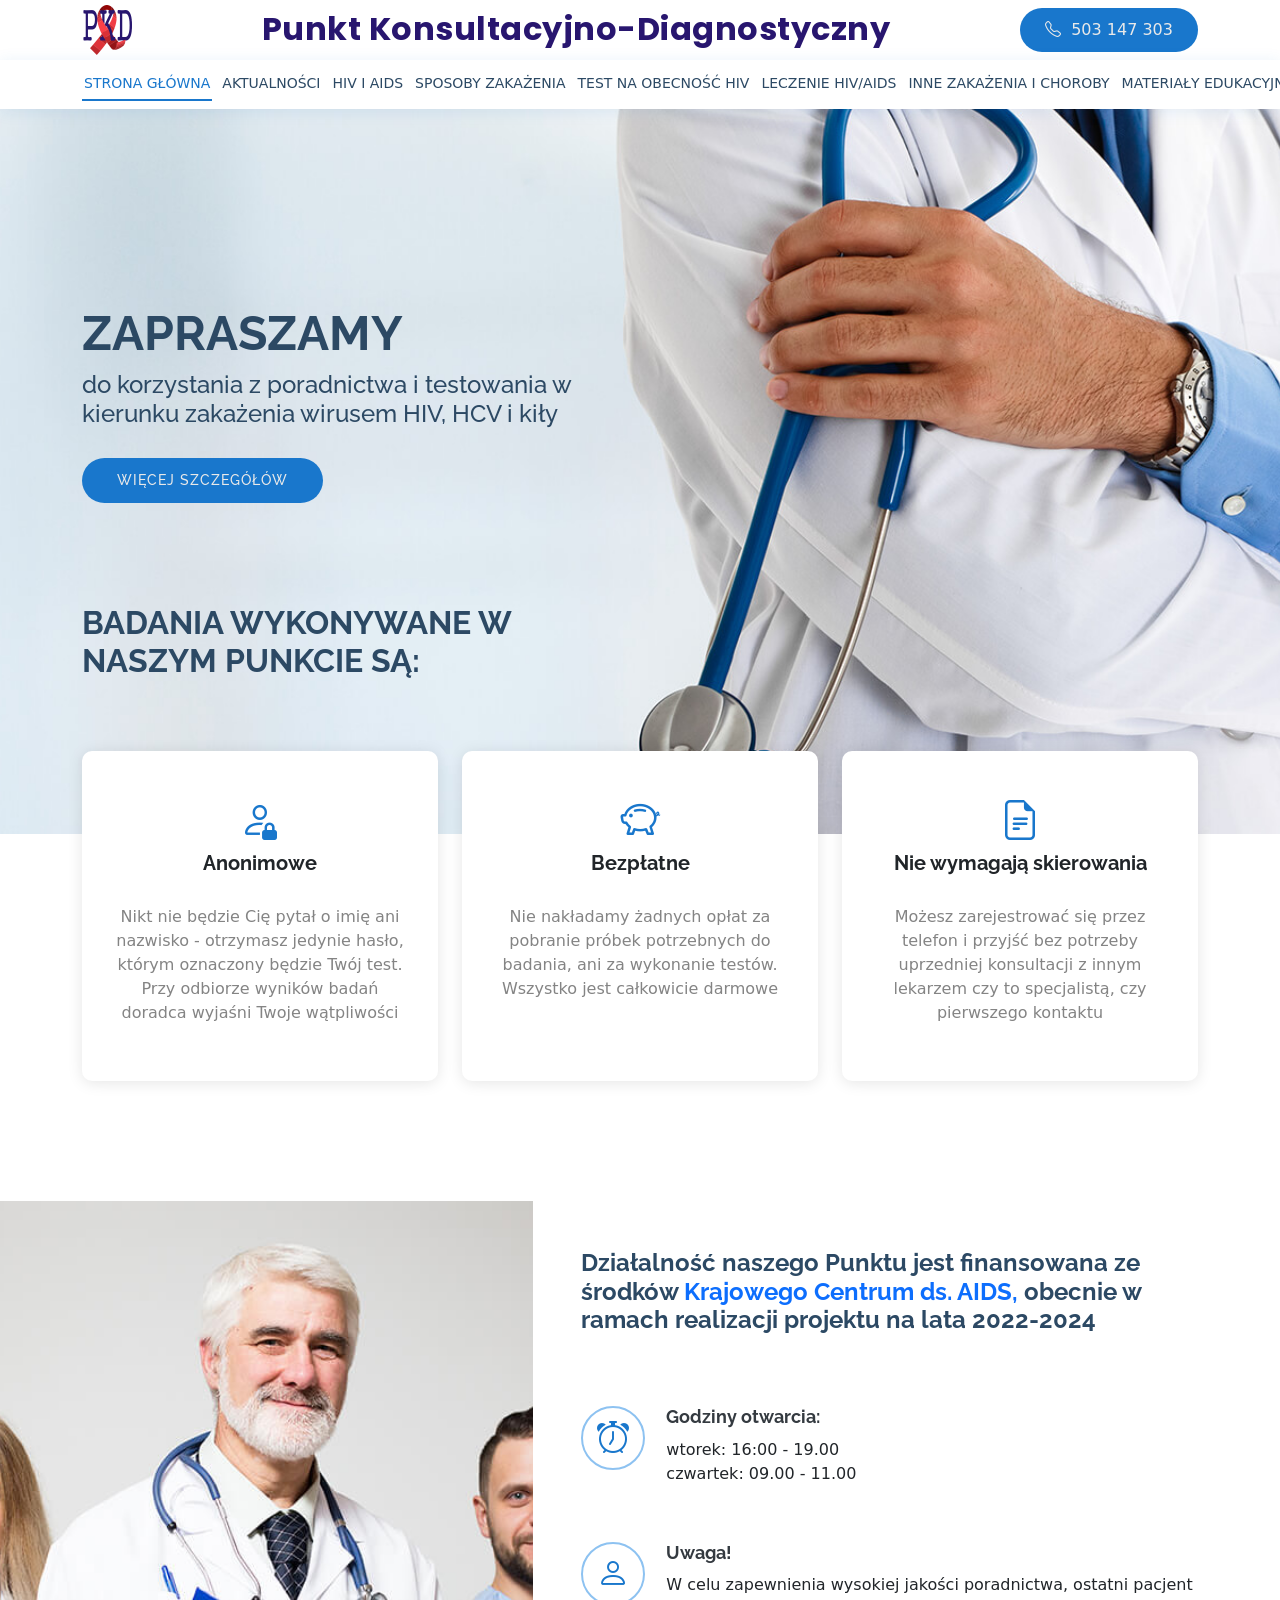
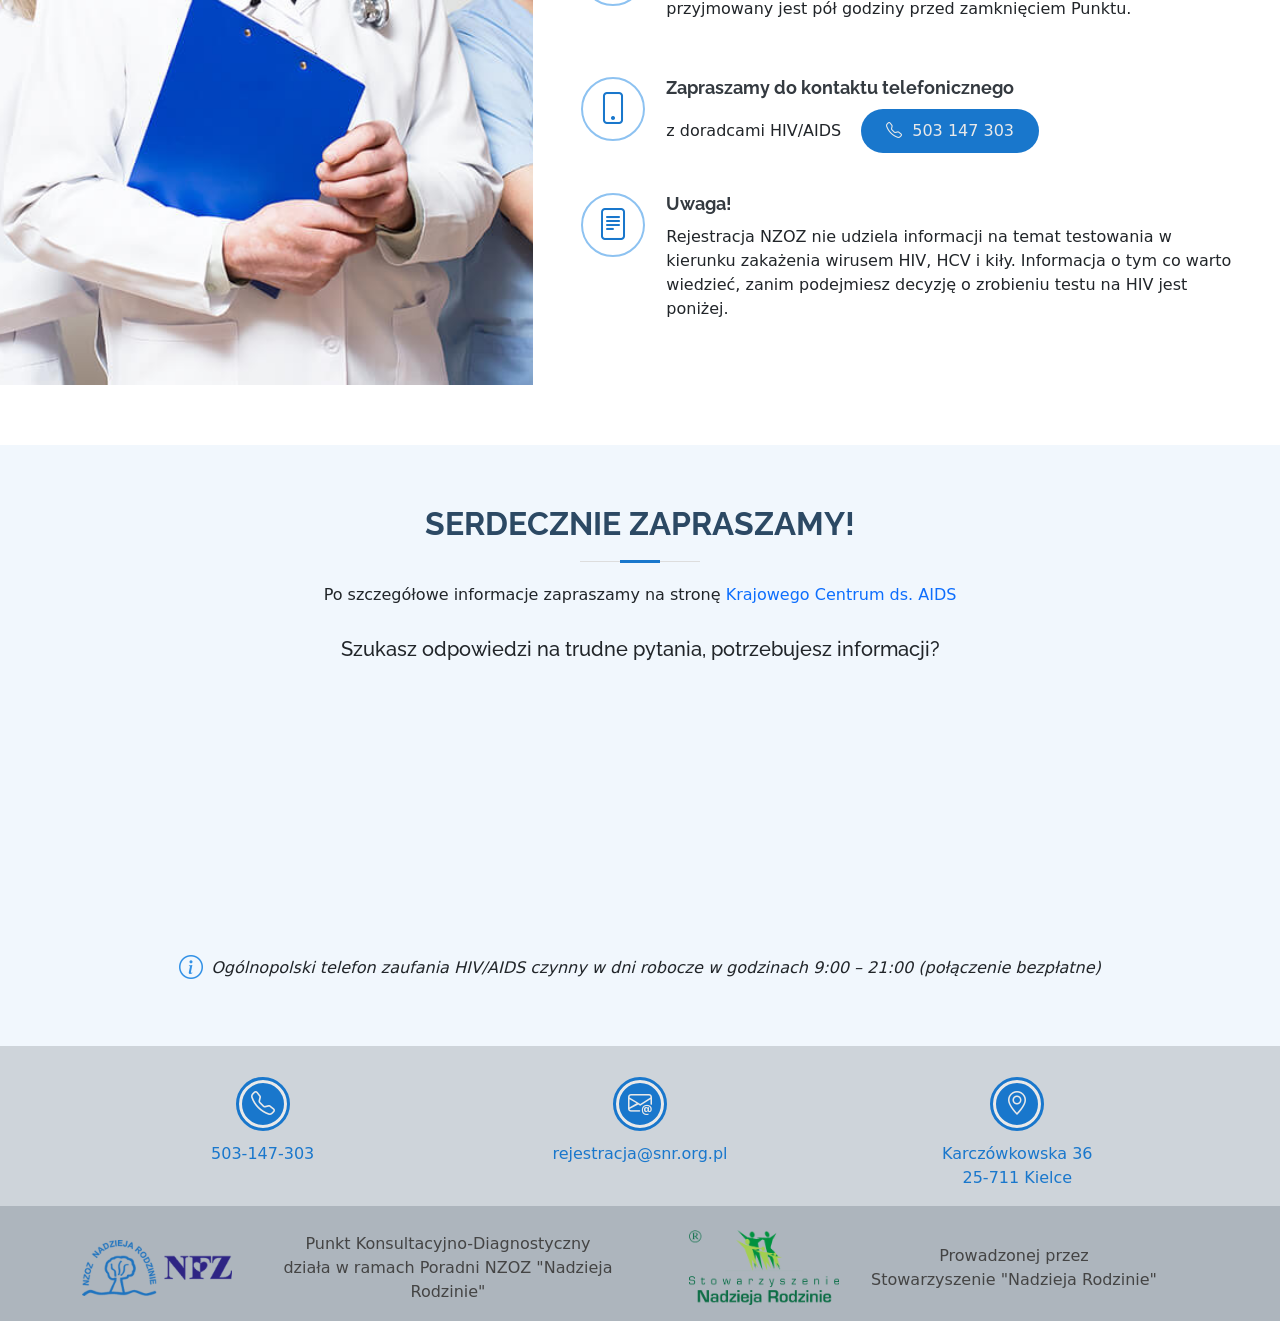
==== index.html @ 839bbafe "Preview version" ====
<!DOCTYPE html>
<html lang="pl">

<head>
   <meta charset="UTF-8">
   <meta http-equiv="X-UA-Compatible" content="IE=edge">
   <meta name="viewport" content="width=device-width, initial-scale=1.0">
   <meta name="description"
      content="PUNKT KONSULTACYJNO-DIAGNOSTYCZNY - PODSTAWOWE INFORMACJE. Zapraszamy do korzystania z poradnictwa i testowania w kierunku zakażenia wirusem HIV, HCV i kiły. Badania są anonimowe, bezpłatne i nie wymagają skierowania. Działalność finansowana ze środków Krajowego Centrum ds. AIDS. Punkt pracuje we wtorki i czwartki. Kontakt telefoniczny pod nr 503 147 303. Rejestracja NZOZ nie udziela informacji na temat testowania w kierunku zakażenia wirusem HIV, HCV i kiły. Więcej informacji na stronie Krajowego Centrum ds. AIDS. Szukasz odpowiedzi na trudne pytania, potrzebujesz informacji - napisz lub zadzwoń. Ogólnopolski telefon zaufania HIV/AIDS 800 888 448. CO TO JEST HIV I AIDS? HIV to wirus upośledzenia odporności. AIDS to zespół nabytego upośledzenia odporności, pojawiający się po wielu latach zakażenia HIV. JAK MOŻNA SIĘ ZAKAZIĆ HIV? Istnieją 3 drogi przenoszenia wirusa HIV: krew, kontakty seksualne oraz z matki na dziecko. TEST NA OBECNOŚĆ HIV. Zakażenie HIV rozpoznać można po wykonaniu testu w kierunku obecności przeciwciał anty-HIV. LECZENIE HIV/AIDS. Publikacje i broszury dla osób zakażonych wirusem HIV. INNE ZAKAŻENIA I CHOROBY PRZENOSZONE DROGĄ PŁCIOWĄ. Ulotki dotyczące zakażeń przenoszonych drogą płciową. Więcej informacji na stronie Krajowego Centrum ds. AIDS." />
   <link href="img/icons/favicon.ico" rel="icon">
   <title>Punkt Konsultacyjno-Diagnostyczny</title>
   <link rel="stylesheet" href="css/style.css">
   <script defer src="js/script.js"></script>

   <!-- STYLES -->
   <link rel="stylesheet" href="css/bootstrap.min.css">
   <link rel="stylesheet" href="https://cdn.jsdelivr.net/npm/bootstrap-icons@1.10.5/font/bootstrap-icons.css">
   <link href="https://unpkg.com/aos@2.3.1/dist/aos.css" rel="stylesheet">

   <!-- Vendor CSS Files -->
   <link href="css/vendor/fontawesome-free/css/all.min.css" rel="stylesheet">
   <link href="css/vendor/animate.css/animate.min.css" rel="stylesheet">
   <link href="css/vendor/boxicons/css/boxicons.min.css" rel="stylesheet">
   <link href="css/vendor/remixicon/remixicon.css" rel="stylesheet">
</head>

<body>
   <!-- HEADER -->
   <div id="topbar" class="d-flex align-items-center fixed-top">
      <div class="container">
         <div class="contact-info d-flex align-items-center justify-content-between">
            <a href="index.html" class="logo-pkd logo me-auto">
               <img src='img/logo.png' alt="Logo" class="img-fluid" />
            </a>
            <h1 class="title logo me-auto">
               <a href="/">Punkt Konsultacyjno-Diagnostyczny</a>
            </h1>
            <a class="btn-tel" href="tel:+48503147303">
               <i class="bi bi-telephone"></i>503 147 303
            </a>
         </div>
      </div>
   </div>

   <header id="header" class="fixed-top">
      <div class="container d-flex align-items-center">
         <nav id="navbar" class="navbar order-last order-lg-0">
            <ul>
               <li>
                  <a class="nav-link scrollto active" href="/" onClick={handleMobileNavItemClick}>
                     STRONA GŁÓWNA
                  </a>
               </li>
               <li>
                  <a class="nav-link scrollto" href="news.html" onClick={handleMobileNavItemClick}>
                     AKTUALNOŚCI
                  </a>
               </li>
               <li>
                  <a class="nav-link scrollto" href="what.html" onClick={handleMobileNavItemClick}>
                     HIV I AIDS
                  </a>
               </li>
               <li>
                  <a class="nav-link scrollto" href="hov.html" onClick={handleMobileNavItemClick}>
                     SPOSOBY ZAKAŻENIA
                  </a>
               </li>
               <li>
                  <a class="nav-link scrollto" href="hiv.html" onClick={handleMobileNavItemClick}>
                     TEST NA OBECNOŚĆ HIV
                  </a>
               </li>
               <li>
                  <a class="nav-link scrollto" href="treatments.html" onClick={handleMobileNavItemClick}>
                     LECZENIE HIV/AIDS
                  </a>
               </li>
               <li>
                  <a class="nav-link scrollto" href="diseases.html" onClick={handleMobileNavItemClick}>
                     INNE ZAKAŻENIA I CHOROBY
                  </a>
               </li>
               <li>
                  <a class="nav-link scrollto" href="materials.html" onClick={handleMobileNavItemClick}>
                     MATERIAŁY EDUKACYJNE
                  </a>
               </li>
            </ul>
            <i class="bi bi-list mobile-nav-toggle"></i>
         </nav>
      </div>
   </header>r>

   <!-- HERO -->
   <section id="hero" class="d-flex align-items-center">
      <div class="container">
         <h1 data-aos="fade-down" data-aos-delay="500">
            Zapraszamy
         </h1>
         <h2 data-aos="fade-left" data-aos-delay="1000">
            do korzystania z poradnictwa i testowania w kierunku zakażenia wirusem HIV, HCV i kiły
         </h2>
         <div data-aos="fade-in" data-aos-delay="1500">
            <a href="#about" class="btn-get-started scrollto">
               więcej szczegółów
            </a>
         </div>
      </div>
   </section>

   <!-- WHY US -->
   <section id="why-us" class="why-us">
      <div class="container">
         <div class="row">
            <section class="section-title">
               <h2 data-aos="fade-down">Badania wykonywane w naszym punkcie są:</h2>
            </section>

            <div class="col-lg d-flex align-items-stretch">
               <div class="icon-boxes d-flex flex-column justify-content-center">
                  <div class="row">
                     <div data-aos="fade-down" data-aos-delay="100" class="col-lg-4 d-flex align-items-stretch">
                        <div class="icon-box mt-4 mt-xl-0">
                           <i class="bi bi-person-lock"></i>
                           <h4>Anonimowe</h4>
                           <p>
                              Nikt nie będzie Cię pytał o imię ani nazwisko - otrzymasz jedynie hasło, którym
                              oznaczony będzie Twój test. Przy odbiorze wyników badań doradca wyjaśni Twoje
                              wątpliwości
                           </p>
                        </div>
                     </div>
                     <div data-aos="fade-down" data-aos-delay="200" class="col-lg-4 d-flex align-items-stretch">
                        <div class="icon-box mt-4 mt-xl-0">
                           <i class="bi bi-piggy-bank"></i>
                           <h4>Bezpłatne</h4>
                           <p>
                              Nie nakładamy żadnych opłat za pobranie próbek potrzebnych do badania, ani za wykonanie
                              testów. Wszystko jest całkowicie darmowe
                           </p>
                        </div>
                     </div>
                     <div data-aos="fade-down" data-aos-delay="300" class="col-lg-4 d-flex align-items-stretch">
                        <div class="icon-box mt-4 mt-xl-0">
                           <i class="bi bi-file-earmark-text"></i>
                           <h4>Nie wymagają skierowania</h4>
                           <p>
                              Możesz zarejestrować się przez telefon i przyjść bez potrzeby uprzedniej konsultacji z
                              innym lekarzem czy to specjalistą, czy pierwszego kontaktu
                           </p>
                        </div>
                     </div>
                  </div>
               </div>
            </div>
         </div>
      </div>
   </section>

   <!-- ABOUT -->
   <section id="about" class="about">
      <div class="container-fluid">
         <div class="row">
            <div data-aos="fade-right"
               class="col-xl-5 col-lg-6 video-box d-flex justify-content-center align-items-stretch position-relative">
            </div>

            <div data-aos="fade-left"
               class="col-xl-7 col-lg-6 icon-boxes d-flex flex-column align-items-stretch justify-content-center py-5 px-lg-5">
               <h3>
                  Działalność naszego Punktu jest finansowana ze środków
                  <a href="https://aids.gov.pl/" target="_blank" rel="noopener noreferrer">
                     Krajowego Centrum ds. AIDS,
                  </a>
                  obecnie w ramach realizacji projektu na lata 2022-2024
               </h3>
               <p></p>

               <div class="icon-box">
                  <div class="icon">
                     <i class="bi bi-alarm"></i>
                  </div>
                  <h4 class="title">Godziny otwarcia:</h4>
                  <p class="description no-mb">wtorek: 16:00 - 19.00</p>
                  <p class="description">czwartek: 09.00 - 11.00</p>
               </div>

               <div class="icon-box">
                  <div class="icon">
                     <i class="bi bi-person"></i>
                  </div>
                  <h4 class="title">Uwaga!</h4>
                  <p class="description">
                     W celu zapewnienia wysokiej jakości poradnictwa, ostatni pacjent przyjmowany jest pół godziny
                     przed zamknięciem Punktu.
                  </p>
               </div>

               <div class="icon-box">
                  <div class="icon">
                     <i class="bi bi-phone"></i>
                  </div>
                  <h4 class="title">Zapraszamy do kontaktu telefonicznego</h4>
                  <div class="icon-box-container">
                     <div>
                        <p class="description no-mb">z doradcami HIV/AIDS</p>
                     </div>
                     <a class="btn-tel" href="tel:+48503147303">
                        <i class="bi bi-telephone"></i>503 147 303
                     </a>
                  </div>
               </div>

               <div class="icon-box">
                  <div class="icon">
                     <i class="bi bi-file-text"></i>
                  </div>
                  <h4 class="title">Uwaga!</h4>
                  <p class="description">
                     Rejestracja NZOZ nie udziela informacji na temat testowania w kierunku zakażenia wirusem HIV,
                     HCV i kiły. Informacja o tym co warto wiedzieć, zanim podejmiesz decyzję o zrobieniu testu na
                     HIV jest poniżej.
                  </p>
               </div>
            </div>
         </div>
      </div>
   </section>

   <!-- INVITE -->
   <section id="invite" class="invite section-bg">
      <div class="container">
         <div class="section-title">
            <h2 data-aos="fade-down">SERDECZNIE ZAPRASZAMY!</h2>
            <p>
               Po szczegółowe informacje zapraszamy na stronę
               <a href="https://aids.gov.pl/" target="_blank" rel="noopener noreferrer">
                  Krajowego Centrum ds. AIDS
               </a>
            </p>
            <h5>Szukasz odpowiedzi na trudne pytania, potrzebujesz informacji?</h5>
         </div>

         <div class="row">
            <div class="col-lg-4 mt-4">
               <a href="https://aids.gov.pl/poradnia_internetowa/" target="_blank" rel="noopener noreferrer">
                  <div data-aos="flip-left" class="card-invite d-flex align-items-center">
                     <div class="icon">
                        <i class="bi bi-globe"></i>
                     </div>
                     <div class="card-invite-info">
                        <span>
                           <h4>Napisz na stronie internetowej</h4>
                        </span>
                        <div class="card-hover">
                           <p>aids.gov.pl/poradnia_internetowa</p>
                        </div>
                     </div>
                  </div>
               </a>
            </div>

            <div class="col-lg-4 mt-4">
               <a href="mailto:poradnia@aids.gov.pl">
                  <div data-aos="flip-left" class="card-invite d-flex align-items-center">
                     <div class="icon">
                        <i class="bi bi-envelope-at"></i>
                     </div>
                     <div class="card-invite-info">
                        <span>
                           <h4>Lub wyślij e-mailem</h4>
                        </span>
                        <div class="card-hover">
                           <p>poradnia@aids.gov.pl</p>
                        </div>
                     </div>
                  </div>
               </a>
            </div>

            <div class="col-lg-4 mt-4">
               <a href="tel:+4800888448">
                  <div data-aos="flip-left" class="card-invite d-flex align-items-center">
                     <div class="icon">
                        <i class="bi bi-phone-vibrate"></i>
                     </div>
                     <div class="card-invite-info">
                        <span>
                           <h4>Lub zadzwoń</h4>
                        </span>
                        <div class="card-hover">
                           <p>800 888 448</p>
                        </div>
                     </div>
                  </div>
               </a>
            </div>

            <div class="telephone-time mt-5">
               <i class="bi bi-info-circle"></i>
               <p class="mb-0 fst-italic">
                  Ogólnopolski telefon zaufania HIV/AIDS czynny w dni robocze w godzinach 9:00 – 21:00 (połączenie
                  bezpłatne)
               </p>
            </div>
         </div>
      </div>
   </section>

   <!-- FOOTER -->
   <footer>
      <div class="top-footer">
         <div class="container">
            <div class="contact-cards">
               <a class="contact-card" href="tel:+48503147303">
                  <i class="bi bi-telephone"></i>
                  <p class="text-center">503-147-303</p>
               </a>

               <a class="contact-card" href="mailto:rejestracja@snr.org.pl">
                  <i class="bi bi-envelope-at"></i>
                  <p class="text-center">rejestracja@snr.org.pl</p>
               </a>

               <a class="contact-card" href="https://goo.gl/maps/aWWFrQvb7QWLpdQd8" target="_blank"
                  rel="noopener noreferrer">
                  <i class="bi bi-geo-alt"></i>
                  <p class="text-center">
                     Karczówkowska 36 <br /> 25-711 Kielce
                  </p>
               </a>
            </div>
         </div>
      </div>

      <div class="bottom-footer">
         <div class="container">
            <div class="logo-cards">
               <div class="logo-card">
                  <a class="logo-img" href="https://nzoz.nadziejarodzinie.org.pl/" target="_blank"
                     rel="noopener noreferrer">
                     <div class="img-box">
                        <img src="img/logo-nzoz.png" alt="Logo NZOZ" />
                     </div>
                     <p class="text-center">
                        Punkt Konsultacyjno-Diagnostyczny <br /> działa w ramach Poradni NZOZ "Nadzieja Rodzinie"
                     </p>
                  </a>
               </div>

               <div class="logo-card">
                  <a class="logo-img" href="https://nadziejarodzinie.org.pl/" target="_blank" rel="noopener noreferrer">
                     <div class="img-box">
                        <img src="img/logo-snr.png" alt="Logo SNR" />
                     </div>
                     <p class="text-center">
                        Prowadzonej przez <br /> Stowarzyszenie "Nadzieja Rodzinie"
                     </p>
                  </a>
               </div>
            </div>
         </div>
      </div>
   </footer>

   <!-- SCRIPTS -->
   <script defer src="js/bootstrap.min.js"></script>
   <script src="https://unpkg.com/aos@2.3.1/dist/aos.js"></script>

</body>

</html>
---- css/style.css ----
@charset "UTF-8";
@import url("https://fonts.googleapis.com/css2?family=Open+Sans:ital,wght@0,300;0,400;0,500;0,600;0,700;0,800;1,300;1,400;1,500;1,600;1,700;1,800&display=swap");
@import url("https://fonts.googleapis.com/css2?family=Raleway:ital,wght@0,100;0,200;0,300;0,400;0,500;0,600;0,700;0,800;0,900;1,100;1,200;1,300;1,400;1,500;1,600;1,700;1,800;1,900&display=swap");
@import url("https://fonts.googleapis.com/css2?family=Poppins:ital,wght@0,100;0,200;0,300;0,400;0,500;0,600;0,700;0,800;0,900;1,100;1,200;1,300;1,400;1,500;1,600;1,700;1,800;1,900&display=swap");
:root {
  --color-text: #444;
  --color-violet: #28166f;
  --color-blue-1: #1977cc;
  --color-blue-2: #3291e6;
  --color-blue-3: #2c4964;
  --color-white-1: #fff;
  --color-white-2: #e9e9e9;
  --color-background: #f1f7fd;
  --border-color: rgba(0, 0, 0, 0.175);
  --border-radius: 0.375rem;
}

/*--------------------------------------------------------------
# General
--------------------------------------------------------------*/
body {
  font-family: "Open Sans", sans-serif;
  color: #444444;
}

a {
  color: var(--color-blue-1);
  text-decoration: none !important;
}

a:hover {
  color: var(--color-blue-2);
  text-decoration: none !important;
}

h1,
h2,
h3,
h4,
h5,
h6 {
  font-family: "Raleway", sans-serif;
}

/*--------------------------------------------------------------
# Additional properties
--------------------------------------------------------------*/
.i-icon {
  color: var(--color-blue-1);
  font-size: 1.5rem;
}

.mt-10 {
  margin-top: 10rem;
}

.box-shadow {
  box-shadow: 0px 2px 15px rgba(0, 0, 0, 0.1);
}

.blockquote-footer::before {
  content: "" !important;
}

/*--------------------------------------------------------------
# Preloader
--------------------------------------------------------------*/
#preloader {
  position: fixed;
  top: 0;
  left: 0;
  right: 0;
  bottom: 0;
  z-index: 9999;
  overflow: hidden;
  background: #fff;
}

#preloader:before {
  content: "";
  position: fixed;
  top: calc(50% - 30px);
  left: calc(50% - 30px);
  border: 6px solid var(--color-blue-1);
  border-top-color: #d1e6f9;
  border-radius: 50%;
  width: 60px;
  height: 60px;
  animation: animate-preloader 1s linear infinite;
}

@keyframes animate-preloader {
  0% {
    transform: rotate(0deg);
  }
  100% {
    transform: rotate(360deg);
  }
}
/*--------------------------------------------------------------
# Button more
--------------------------------------------------------------*/
.more-btn {
  display: inline-block;
  padding: 6px 30px 8px 30px;
  color: var(--color-white-2);
  background: var(--color-blue-1);
  border-radius: 50px;
  transition: all ease-in-out 0.3s;
  width: -moz-max-content;
  width: max-content;
}
.more-btn i {
  vertical-align: middle;
  color: var(--color-white-2);
  transition: all ease-in-out 0.3s;
}
.more-btn:hover {
  color: var(--color-white-1);
  background-color: var(--color-blue-2);
}
.more-btn:hover i {
  color: var(--color-white-1);
}

.download-file {
  flex-shrink: 0;
  margin: 1rem auto;
  width: 4rem;
  height: 4rem;
  border-radius: 100%;
  color: var(--color-white-2);
  font-size: 2rem;
  font-weight: 500;
  background-color: var(--color-blue-1);
  outline: 3px solid var(--color-blue-1);
  border: 3px solid var(--color-white-2);
  position: relative;
  transition: all 0.3s ease-in-out;
}
.download-file i {
  position: absolute;
  top: 50%;
  left: 50%;
  transform: translate(-50%, -50%);
  font-size: 2rem;
  color: var(--color-white-2);
  transition: all 0.3s ease-in-out;
}

/*--------------------------------------------------------------
# Back to top button
--------------------------------------------------------------*/
.back-to-top {
  position: fixed;
  visibility: hidden;
  opacity: 0;
  right: 15px;
  bottom: 15px;
  z-index: 996;
  background: var(--color-blue-1);
  width: 40px;
  height: 40px;
  border-radius: 5px;
  transition: all 0.4s;
  border: none;
}

.back-to-top i {
  font-size: 28px;
  color: #fff;
  line-height: 0;
}

.back-to-top:hover {
  background: #298ce5;
  color: #fff;
}

.back-to-top.active {
  visibility: visible;
  opacity: 1;
}

.datepicker-dropdown {
  padding: 20px !important;
}

/*--------------------------------------------------------------
# Top Bar
--------------------------------------------------------------*/
#topbar {
  background: #fff;
  height: 60px;
  font-size: 1em;
  transition: all 0.5s;
  z-index: 996;
}
#topbar .contact-info img {
  max-height: 50px;
}
#topbar .contact-info .title a {
  font-size: clamp(12px, 2.5vw, 36px);
  margin: 0;
  padding: 0 20px;
  font-weight: 700;
  letter-spacing: 0.5px;
  font-family: "Poppins", sans-serif;
  color: var(--color-violet);
}
#topbar .social-links a {
  color: #437099;
  padding-left: 15px;
  display: inline-block;
  line-height: 1px;
  transition: 0.3s;
}
#topbar .social-links a:hover {
  color: var(--color-blue-1);
}
#topbar .social-links a:first-child {
  border-left: 0;
}

#topbar.topbar-scrolled {
  top: -40px;
}

@media (max-width: 768px) {
  #topbar h1 {
    display: none;
  }
}
.btn-tel {
  background: var(--color-blue-1);
  border-radius: 50px;
  border: none;
  padding: 10px 25px;
  white-space: nowrap;
  transition: 0.3s;
  display: inline-block;
  color: #e9e9e9;
}
.btn-tel:hover {
  background: var(--color-blue-2);
  color: #fff;
}
.btn-tel:hover i {
  color: #fff;
}
.btn-tel i {
  margin-right: 10px;
  color: #e9e9e9;
  transition: 0.3s;
}

/*--------------------------------------------------------------
# Header
--------------------------------------------------------------*/
#header {
  background: #fff;
  transition: all 0.5s;
  z-index: 997;
  top: 60px;
  box-shadow: 0px 2px 15px rgba(25, 119, 204, 0.1);
}

#header.header-scrolled {
  top: 0;
}

/**
* Appointment Button *
*/
.appointment-btn {
  margin-left: 25px;
  background: var(--color-blue-1);
  color: #fff;
  border-radius: 50px;
  padding: 8px 25px;
  white-space: nowrap;
  transition: 0.3s;
  font-size: 14px;
  display: inline-block;
}

.appointment-btn:hover {
  background: #166ab5;
  color: #fff;
}

@media (max-width: 768px) {
  .appointment-btn {
    margin: 0 15px 0 0;
    padding: 6px 18px;
  }
}
/*--------------------------------------------------------------
# Navigation Menu
--------------------------------------------------------------*/
/**
* Desktop Navigation 
*/
.navbar {
  padding: 0;
  width: inherit;
}

.navbar ul {
  margin: 0;
  padding: 0;
  display: flex;
  gap: 8px;
  align-items: center;
  justify-content: space-between;
  list-style: none;
  width: inherit;
}

.navbar li {
  position: relative;
}

.navbar > ul > li {
  position: relative;
  white-space: nowrap;
}

@media (max-width: 1200px) {
  .navbar > ul > li > a {
    font-size: 11px;
  }
}
.navbar a {
  display: flex;
  align-items: center;
  justify-content: space-between;
  font-size: 14px;
  color: var(--color-blue-3);
  white-space: nowrap;
  transition: 0.3s;
  border-bottom: 2px solid #fff;
  padding: 5px 2px;
}

.navbar a i {
  font-size: 12px;
  line-height: 0;
  margin-left: 5px;
}

.navbar a:hover,
.navbar .active,
.navbar li:hover > a {
  color: var(--color-blue-1);
  border-color: var(--color-blue-1);
}

.navbar .dropdown ul {
  display: block;
  position: absolute;
  left: 20px;
  top: calc(100% + 30px);
  margin: 0;
  padding: 10px 0;
  z-index: 99;
  opacity: 0;
  visibility: hidden;
  background: #fff;
  box-shadow: 0px 0px 30px rgba(127, 137, 161, 0.25);
  transition: 0.3s;
}

.navbar .dropdown ul li {
  min-width: 200px;
}

.navbar .dropdown ul a {
  padding: 10px 20px;
  font-size: 14px;
  font-weight: 500;
  text-transform: none;
  color: #082744;
  border: none;
}

.navbar .dropdown ul a i {
  font-size: 12px;
}

.navbar .dropdown ul a:hover,
.navbar .dropdown ul .active:hover,
.navbar .dropdown ul li:hover > a {
  color: var(--color-blue-1);
}

.navbar .dropdown:hover > ul {
  opacity: 1;
  top: 100%;
  visibility: visible;
}

.navbar .dropdown .dropdown ul {
  top: 0;
  left: calc(100% - 30px);
  visibility: hidden;
}

.navbar .dropdown .dropdown:hover > ul {
  opacity: 1;
  top: 0;
  left: 100%;
  visibility: visible;
}

@media (max-width: 1366px) {
  .navbar .dropdown .dropdown ul {
    left: -90%;
  }
  .navbar .dropdown .dropdown:hover > ul {
    left: -100%;
  }
}
/**
* Mobile Navigation 
*/
.mobile-nav-toggle {
  color: var(--color-blue-3);
  font-size: 28px;
  cursor: pointer;
  display: none;
  line-height: 0;
  transition: 0.5s;
}

.mobile-nav-toggle.bi-x {
  color: #fff;
}

@media (max-width: 991px) {
  .mobile-nav-toggle {
    display: block;
  }
  .navbar ul {
    display: none;
  }
}
.navbar.navbar-mobile {
  position: fixed;
  overflow: hidden;
  top: 0;
  right: 0;
  left: 0;
  bottom: 0;
  background: rgba(28, 47, 65, 0.9);
  transition: 0.3s;
  z-index: 999;
}

.navbar-mobile .mobile-nav-toggle {
  position: absolute;
  top: 15px;
  right: 15px;
}

.navbar-mobile ul {
  display: block;
  width: auto;
  display: flex;
  flex-direction: column;
  justify-content: flex-start;
  align-items: center;
  border-radius: 10px;
  position: absolute;
  top: 55px;
  right: 15px;
  bottom: 15px;
  left: 15px;
  padding: 10px 0;
  background-color: #fff;
  overflow-y: auto;
  transition: 0.3s;
}

.navbar-mobile > ul > li {
  padding: 0;
}
.navbar-mobile > ul > li a {
  font-size: 18px;
  font-weight: 500;
}

.navbar-mobile a,
.navbar-mobile a:focus {
  padding: 10px 20px;
  font-size: 16px;
  color: var(--color-blue-3);
  border: none;
}

.navbar-mobile a:hover,
.navbar-mobile .active,
.navbar-mobile li:hover > a {
  color: var(--color-blue-1);
}

.navbar-mobile .getstarted,
.navbar-mobile .getstarted:focus {
  margin: 15px;
}

.navbar-mobile .dropdown ul {
  position: static;
  display: none;
  margin: 10px 20px;
  padding: 10px 0;
  z-index: 99;
  opacity: 1;
  visibility: visible;
  background: #fff;
  box-shadow: 0px 0px 30px rgba(127, 137, 161, 0.25);
}

.navbar-mobile .dropdown ul li {
  min-width: 200px;
}

.navbar-mobile .dropdown ul a {
  padding: 10px 20px;
}

.navbar-mobile .dropdown ul a i {
  font-size: 12px;
}

.navbar-mobile .dropdown ul a:hover,
.navbar-mobile .dropdown ul .active:hover,
.navbar-mobile .dropdown ul li:hover > a {
  color: var(--color-blue-1);
}

.navbar-mobile .dropdown > .dropdown-active {
  display: block;
}

/*--------------------------------------------------------------
# Hero Section
--------------------------------------------------------------*/
#hero {
  width: 100%;
  height: 90vh;
  background: url("../img/hero-bg.jpg") top center;
  background-size: cover;
  margin-bottom: -350px;
}

#hero .container {
  position: relative;
}

#hero h1 {
  margin: 0;
  font-size: 48px;
  font-weight: 700;
  line-height: 56px;
  text-transform: uppercase;
  color: var(--color-blue-3);
}

#hero h2 {
  color: var(--color-blue-3);
  margin: 10px 0 0 0;
  font-size: 24px;
  width: 50%;
}

#hero .btn-get-started {
  font-family: "Raleway", sans-serif;
  text-transform: uppercase;
  font-weight: 500;
  font-size: 14px;
  letter-spacing: 1px;
  display: inline-block;
  padding: 12px 35px;
  margin: 30px 0 50px;
  border-radius: 50px;
  transition: 0.5s;
  color: #e9e9e9;
  background: var(--color-blue-1);
}

#hero .btn-get-started:hover {
  color: #fff;
  background: var(--color-blue-2);
}

@media (min-width: 1024px) {
  #hero {
    background-attachment: fixed;
  }
}
@media (max-width: 992px) {
  #hero {
    margin-bottom: 0;
    height: 100vh;
  }
  #hero .container {
    padding-bottom: 63px;
  }
  #hero h1 {
    font-size: 28px;
    line-height: 36px;
  }
  #hero h2 {
    font-size: 18px;
    line-height: 24px;
    margin-bottom: 30px;
  }
}
@media (max-height: 600px) {
  #hero {
    height: 110vh;
  }
}
/*--------------------------------------------------------------
# Sections General
--------------------------------------------------------------*/
section {
  padding: 60px 0;
  overflow: hidden;
}

.section-bg {
  background-color: var(--color-background);
}

.section-title {
  text-align: center;
  padding-bottom: 30px;
}

.section-title h2 {
  font-size: 32px;
  font-weight: bold;
  margin-bottom: 20px;
  padding-bottom: 20px;
  position: relative;
  color: var(--color-blue-3);
  text-transform: uppercase;
}

.section-title h2::before {
  content: "";
  position: absolute;
  display: block;
  width: 120px;
  height: 1px;
  background: #ddd;
  bottom: 1px;
  left: calc(50% - 60px);
}

.section-title h2::after {
  content: "";
  position: absolute;
  display: block;
  width: 40px;
  height: 3px;
  background: var(--color-blue-1);
  bottom: 0;
  left: calc(50% - 20px);
}

.section-title p {
  margin-bottom: 0;
}

/*--------------------------------------------------------------
# Breadcrumbs
--------------------------------------------------------------*/
.breadcrumbs {
  padding: 20px 0;
  background-color: #f1f7fd;
  min-height: 40px;
  margin-top: 120px;
}

@media (max-width: 992px) {
  .breadcrumbs {
    margin-top: 100px;
  }
}
.breadcrumbs h2 {
  font-size: 24px;
  font-weight: 300;
  margin: 0;
}

@media (max-width: 992px) {
  .breadcrumbs h2 {
    margin: 0 0 10px 0;
  }
}
.breadcrumbs ol {
  display: flex;
  flex-wrap: wrap;
  list-style: none;
  padding: 0;
  margin: 0;
  font-size: 14px;
}

.breadcrumbs ol li + li {
  padding-left: 10px;
}

.breadcrumbs ol li + li::before {
  display: inline-block;
  padding-right: 10px;
  color: #6c757d;
  content: "/";
}

@media (max-width: 768px) {
  .breadcrumbs .d-flex {
    display: block !important;
  }
  .breadcrumbs ol {
    display: block;
  }
  .breadcrumbs ol li {
    display: inline-block;
  }
}
/*--------------------------------------------------------------
# Why Us
--------------------------------------------------------------*/
.why-us .section-title h2 {
  width: 50%;
  text-align: left;
}
.why-us .section-title h2::before, .why-us .section-title h2::after {
  content: none;
}

.why-us .icon-boxes .icon-box {
  text-align: center;
  border-radius: 10px;
  background: #fff;
  box-shadow: 0px 2px 15px rgba(0, 0, 0, 0.1);
  padding: 40px 30px;
  width: 100%;
}
.why-us .icon-boxes .icon-box:hover {
  box-shadow: 0px 2px 15px rgba(0, 0, 0, 0.2);
}
.why-us .icon-boxes .icon-box:hover i {
  color: var(--color-blue-2);
}

.why-us .icon-boxes .icon-box i {
  font-size: 40px;
  color: var(--color-blue-1);
  margin-bottom: 30px;
}

.why-us .icon-boxes .icon-box h4 {
  font-size: 20px;
  font-weight: 700;
  margin: 0 0 30px 0;
}

.why-us .icon-boxes .icon-box p {
  color: #848484;
}

/*--------------------------------------------------------------
# About
--------------------------------------------------------------*/
.about .icon-boxes h4 {
  font-size: 18px;
  color: #4b7dab;
  margin-bottom: 15px;
}
.about .icon-boxes h3 {
  font-size: 24px;
  font-weight: 700;
  color: var(--color-blue-3);
  margin-bottom: 15px;
}
.about .icon-boxes .icon-box {
  margin-top: 40px;
}
.about .icon-boxes .icon-box .icon {
  float: left;
  display: flex;
  align-items: center;
  justify-content: center;
  width: 64px;
  height: 64px;
  border: 2px solid #8dc2f1;
  border-radius: 50px;
  transition: 0.5s;
}
.about .icon-boxes .icon-box .icon i {
  color: var(--color-blue-1);
  font-size: 32px;
}
.about .icon-boxes .icon-box .title {
  margin-left: 85px;
  font-weight: 700;
  margin-bottom: 10px;
  font-size: 18px;
  color: #343a40;
  transition: 0.3s;
}
.about .icon-boxes .icon-box:hover .title {
  color: var(--color-blue-1);
}
.about .icon-boxes .icon-box:hover .icon {
  background: var(--color-blue-1);
  border-color: var(--color-blue-1);
}
.about .icon-boxes .icon-box:hover .icon i {
  color: #fff;
}
.about .icon-boxes .icon-box .no-mb {
  margin-bottom: 0;
}
.about .icon-boxes .icon-box .icon-box-container {
  display: flex;
  align-items: center;
}
.about .icon-boxes .icon-box .icon-box-container h4,
.about .icon-boxes .icon-box .icon-box-container p {
  margin-left: 21px;
}
.about .icon-boxes .icon-box .icon-box-container .btn-tel {
  background: var(--color-blue-1);
  border-radius: 50px;
  border: none;
  padding: 10px 25px;
  white-space: nowrap;
  transition: 0.3s;
  display: inline-block;
  color: #e9e9e9;
  margin-left: 20px;
}
.about .icon-boxes .icon-box .icon-box-container .btn-tel:hover {
  background: var(--color-blue-2);
  color: #fff;
}
@media (max-width: 480px) {
  .about .icon-boxes .icon-box .icon-box-container {
    flex-direction: column;
    align-items: start;
  }
  .about .icon-boxes .icon-box .icon-box-container .btn-tel {
    margin: 20px 0 0 21px;
  }
}

.about .icon-box .description {
  margin-left: 85px;
  line-height: 24px;
}

.about .video-box {
  background: url("../img/about.jpg") center center no-repeat;
  background-size: cover;
  min-height: 500px;
}

.about .play-btn {
  width: 94px;
  height: 94px;
  background: radial-gradient(#1977cc 50%, rgba(25, 119, 204, 0.4) 52%);
  border-radius: 50%;
  display: block;
  position: absolute;
  left: calc(50% - 47px);
  top: calc(50% - 47px);
  overflow: hidden;
}

.about .play-btn::after {
  content: "";
  position: absolute;
  left: 50%;
  top: 50%;
  transform: translateX(-40%) translateY(-50%);
  width: 0;
  height: 0;
  border-top: 10px solid transparent;
  border-bottom: 10px solid transparent;
  border-left: 15px solid #fff;
  z-index: 100;
  transition: all 400ms cubic-bezier(0.55, 0.055, 0.675, 0.19);
}

.about .play-btn::before {
  content: "";
  position: absolute;
  width: 120px;
  height: 120px;
  animation-delay: 0s;
  animation: pulsate-btn 2s;
  animation-direction: forwards;
  animation-iteration-count: infinite;
  animation-timing-function: steps;
  opacity: 1;
  border-radius: 50%;
  border: 5px solid rgba(25, 119, 204, 0.7);
  top: -15%;
  left: -15%;
  background: rgba(198, 16, 0, 0);
}

.about .play-btn:hover::after {
  border-left: 15px solid var(--color-blue-1);
  transform: scale(20);
}

.about .play-btn:hover::before {
  content: "";
  position: absolute;
  left: 50%;
  top: 50%;
  transform: translateX(-40%) translateY(-50%);
  width: 0;
  height: 0;
  border: none;
  border-top: 10px solid transparent;
  border-bottom: 10px solid transparent;
  border-left: 15px solid #fff;
  z-index: 200;
  animation: none;
  border-radius: 0;
}

@keyframes pulsate-btn {
  0% {
    transform: scale(0.6, 0.6);
    opacity: 1;
  }
  100% {
    transform: scale(1, 1);
    opacity: 0;
  }
}
/*--------------------------------------------------------------
# Invite
--------------------------------------------------------------*/
.invite {
  position: relative;
}
.invite .section-title h5 {
  margin-top: 30px;
}
.invite .card-invite {
  position: relative;
  box-shadow: 0px 2px 15px rgba(44, 73, 100, 0.1);
  padding: 30px;
  border-radius: 10px;
  background-color: #fff;
  flex-direction: column;
  height: 100%;
  overflow: hidden;
}
.invite .card-invite .icon {
  margin: 0 auto;
  margin-bottom: 20px;
}
.invite .card-invite .icon i {
  color: var(--color-blue-1);
  font-size: 40px;
  transition: all 0.3s ease-in-out;
}
.invite .card-invite:hover {
  box-shadow: 0px 2px 15px rgba(44, 73, 100, 0.2);
}
.invite .card-invite:hover i {
  color: var(--color-blue-2);
}
.invite .card-invite:hover .card-invite-info .card-hover {
  bottom: 0;
  transition: all 0.3s ease-in-out;
}
.invite .card-invite .card-invite-info .card-hover {
  position: absolute;
  bottom: -40px;
  left: 50%;
  transform: translateX(-50%);
  text-align: center;
  width: 100%;
  height: 40px;
  color: #fff;
  background-color: var(--color-blue-2);
  transition: all 0.3s ease-in-out;
}
.invite .card-invite h4 {
  font-weight: 700;
  margin-bottom: 5px;
  font-size: 20px;
  color: var(--color-blue-3);
  text-align: center;
}
.invite .card-invite span {
  display: block;
  font-size: 15px;
  padding-bottom: 10px;
  position: relative;
  font-weight: 500;
}
.invite .card-invite span::after {
  content: "";
  position: absolute;
  display: block;
  width: 50px;
  height: 1px;
  background: #b2c8dd;
  top: -10px;
  left: 50%;
  transform: translateX(-50%);
}
.invite .card-invite p {
  margin: 10px 0 0 0;
  font-size: 16px;
  font-weight: 500;
}
.invite .telephone-time {
  display: flex;
  align-items: center;
  justify-content: center;
  gap: 0.5rem;
}
.invite .telephone-time i {
  font-size: 24px;
  color: var(--color-blue-2);
}

/*--------------------------------------------------------------
# What_Is
--------------------------------------------------------------*/
.what-is {
  margin-top: 100px;
  padding: 60px 0 0;
}
.what-is .aids,
.what-is .aids-content {
  padding: 60px 0 60px;
}
.what-is h3 {
  text-align: left;
  position: relative;
}
.what-is h3::before {
  content: "";
  bottom: -0.5rem;
  left: 0;
  height: 1px;
  width: 30%;
  background-color: #fff;
  position: absolute;
}
.what-is p {
  text-align: left;
  color: #848484;
  margin-top: 1rem;
}
.what-is .content {
  padding: 30px;
  background: rgb(25, 119, 204);
  background: linear-gradient(45deg, rgb(25, 119, 204) 0%, rgb(50, 145, 230) 100%);
  border-radius: 4px;
  color: #fff;
}
.what-is .content p {
  color: #fff;
}
.what-is .icon-boxes .icon-box {
  width: 100%;
  padding: 40px 30px;
  text-align: center;
  border-radius: 10px;
  background: #fff;
  box-shadow: 0px 2px 15px rgba(0, 0, 0, 0.1);
}
.what-is .icon-boxes .icon-box:hover {
  box-shadow: 0px 2px 15px rgba(0, 0, 0, 0.2);
}
.what-is .icon-boxes .icon-box:hover i {
  color: var(--color-blue-2);
}
.what-is .icon-boxes .icon-box i {
  font-size: 40px;
  color: var(--color-blue-1);
}
.what-is .icon-boxes .icon-box h4 {
  font-size: 20px;
  font-weight: 700;
  margin: 0 0 30px 0;
}
.what-is .icon-boxes .icon-box p {
  font-size: 15px;
  color: #848484;
}
.what-is img {
  width: 30%;
  border-radius: 5px;
  box-shadow: 0px 2px 15px rgba(0, 0, 0, 0.1);
}
.what-is h5 {
  font-family: "Raleway", sans-serif;
  margin-top: 10rem;
  color: var(--color-white-1);
  font-size: 24px;
  font-weight: 400;
  background-color: var(--color-blue-1);
  border-radius: 5px;
  padding: 20px;
}
.what-is .aids p:nth-child(odd) {
  margin-right: 2rem;
}
.what-is .aids p:nth-child(even) {
  margin-left: 2rem;
}
.what-is .brochures {
  padding: 60px 0;
}
.what-is .brochures .icon-boxes .icon-box-2 {
  transition: all 0.3s ease-in-out;
  background-color: var(--color-blue-1);
}
.what-is .brochures .icon-boxes .icon-box-2 i,
.what-is .brochures .icon-boxes .icon-box-2 p {
  color: var(--color-white-2);
  position: relative;
  z-index: 2;
}
.what-is .brochures .icon-boxes .icon-box-2:hover {
  background-color: var(--color-blue-2);
}
.what-is .brochures .icon-boxes .icon-box-2:hover i,
.what-is .brochures .icon-boxes .icon-box-2:hover p {
  color: var(--color-white-1);
}
.what-is .brochures .icon-boxes .icon-box-2:hover .icon {
  background-color: var(--color-blue-1);
}
.what-is .brochures .icon-boxes .icon-box-2 .icon {
  position: relative;
  z-index: 2;
  display: flex;
  align-items: center;
  justify-content: center;
  margin: 0 auto;
  width: 64px;
  height: 64px;
  border: 2px solid var(--color-white-2);
  border-radius: 50px;
  background-color: var(--color-blue-2);
  transition: all 0.3s ease-in-out;
}
.what-is .brochures .icon-box.icon-box-2 {
  position: relative;
  overflow: hidden;
  box-shadow: 0px 2px 15px rgba(0, 0, 0, 0.1);
}
.what-is .brochures .icon-box.icon-box-2.icon-box-2-bg-1::before, .what-is .brochures .icon-box.icon-box-2.icon-box-2-bg-2::before {
  content: "";
  position: absolute;
  top: 0;
  left: 0;
  height: 100%;
  width: 100%;
  background-color: rgba(25, 121, 204, 0.85);
  transition: all 0.3s ease-in-out;
  z-index: 1;
}
.what-is .brochures .icon-box.icon-box-2.icon-box-2-bg-1 {
  background: url(../img/icon-box-bg-1.png) no-repeat center center;
  background-size: auto 80%;
}
.what-is .brochures .icon-box.icon-box-2.icon-box-2-bg-2 {
  background: url(../img/icon-box-bg-2.png) no-repeat center center;
  background-size: auto 80%;
}
.what-is .brochures .icon-box.icon-box-2:hover {
  box-shadow: 0px 2px 15px rgba(0, 0, 0, 0.2);
}
.what-is .brochures .icon-box.icon-box-2:hover.icon-box-2-bg-1::before, .what-is .brochures .icon-box.icon-box-2:hover.icon-box-2-bg-2::before {
  background-color: rgba(25, 121, 204, 0.95);
}
@media (max-width: 992px) {
  .what-is .aids .d-flex,
  .what-is .hiv .d-flex {
    flex-direction: column;
  }
  .what-is .aids img,
  .what-is .hiv img {
    width: 100%;
  }
  .what-is .aids p:nth-child(odd),
  .what-is .hiv p:nth-child(odd) {
    margin-right: 0;
  }
  .what-is .aids p:nth-child(even),
  .what-is .hiv p:nth-child(even) {
    margin-left: 0;
  }
}
.what-is .hiv {
  padding: 60px 0;
  margin-top: -160px;
  margin-bottom: -170px;
  background: url(../img/virus.png) no-repeat center center;
  background-size: cover;
  background-attachment: fixed;
}
.what-is .hiv .section-title {
  padding: 0 0 100px;
}
.what-is .hiv .card {
  padding: 40px;
  box-shadow: 0px 2px 15px rgba(0, 0, 0, 0.1);
  border: none;
}
.what-is .hiv .card:hover {
  box-shadow: 0px 2px 15px rgba(0, 0, 0, 0.2);
}
.what-is .aids .card,
.what-is .hiv .card {
  padding: 40px;
  box-shadow: 0px 2px 15px rgba(0, 0, 0, 0.1);
  border: none;
}
.what-is .aids .card:hover,
.what-is .hiv .card:hover {
  box-shadow: 0px 2px 15px rgba(0, 0, 0, 0.2);
}
.what-is .aids .card {
  margin-right: 40px;
}
@media (max-width: 992px) {
  .what-is .aids .card {
    margin-right: 0;
    margin-bottom: 40px;
  }
}
.what-is .hiv .card {
  margin-left: 40px;
}
@media (max-width: 992px) {
  .what-is .hiv .card {
    margin-left: 0;
    margin-top: 40px;
  }
}
.what-is .brochures h5 {
  margin-top: 0;
}
.what-is .brochures .video-box {
  background: url("../img/video.png") center center no-repeat;
  background-size: cover;
  box-shadow: 0px 2px 15px rgba(0, 0, 0, 0.1);
  min-height: 350px;
  border-radius: 5px;
}
.what-is .brochures .play-btn {
  width: 94px;
  height: 94px;
  background: radial-gradient(#1977cc 50%, rgba(25, 119, 204, 0.4) 52%);
  border-radius: 50%;
  display: block;
  position: absolute;
  left: calc(50% - 47px);
  top: calc(50% - 47px);
  overflow: hidden;
}
.what-is .brochures .play-btn::after {
  content: "";
  position: absolute;
  left: 50%;
  top: 50%;
  transform: translateX(-40%) translateY(-50%);
  width: 0;
  height: 0;
  border-top: 10px solid transparent;
  border-bottom: 10px solid transparent;
  border-left: 15px solid #fff;
  z-index: 100;
  transition: all 400ms cubic-bezier(0.55, 0.055, 0.675, 0.19);
}
.what-is .brochures .play-btn::before {
  content: "";
  position: absolute;
  width: 120px;
  height: 120px;
  animation-delay: 0s;
  animation: pulsate-btn 2s;
  animation-direction: forwards;
  animation-iteration-count: infinite;
  animation-timing-function: steps;
  opacity: 1;
  border-radius: 50%;
  border: 5px solid rgba(25, 119, 204, 0.7);
  top: -15%;
  left: -15%;
  background: rgba(198, 16, 0, 0);
}
.what-is .brochures .play-btn:hover::after {
  border-left: 15px solid var(--color-blue-1);
  transform: scale(20);
}
.what-is .brochures .play-btn:hover::before {
  content: "";
  position: absolute;
  left: 50%;
  top: 50%;
  transform: translateX(-40%) translateY(-50%);
  width: 0;
  height: 0;
  border: none;
  border-top: 10px solid transparent;
  border-bottom: 10px solid transparent;
  border-left: 15px solid #fff;
  z-index: 200;
  animation: none;
  border-radius: 0;
}
@keyframes pulsate-btn {
  0% {
    transform: scale(0.6, 0.6);
    opacity: 1;
  }
  100% {
    transform: scale(1, 1);
    opacity: 0;
  }
}
.what-is .brochures .brochures-content {
  margin-bottom: 50px;
}
.what-is .brochures .container-fluid .text-cards {
  gap: 20px;
  padding-bottom: 0 !important;
}
.what-is .what-is-worth-knowing .faq-list p {
  padding: 0;
}
.what-is .what-is-worth-knowing .faq-list p li {
  padding: 0;
  margin-left: 20px;
}
.what-is .what-is-worth-knowing .faq-list .list-akkordeon {
  color: #848484;
  margin-top: 16px;
}
.what-is .what-is-worth-knowing .faq-list .list-akkordeon li {
  padding: 0;
  margin-left: 36px;
}
.what-is .what-is-worth-knowing .w-link {
  display: inline-block;
  color: var(--color-blue-1);
}
.what-is .what-is-worth-knowing .w-link i {
  position: absolute;
  top: -5px;
  left: 0;
  font-size: 20px;
  margin-left: 5px;
}
.what-is .what-is-worth-knowing .card {
  padding: 10px 30px;
  margin: 0 100px;
  border: none;
  text-align: center;
  border-radius: 10px;
  background: var(--color-blue-1);
  box-shadow: 0px 2px 15px rgba(0, 0, 0, 0.1);
  transition: all 0.3s ease-in-out;
}
.what-is .what-is-worth-knowing .card p {
  color: var(--color-white-2);
}
.what-is .what-is-worth-knowing .card:hover {
  background-color: var(--color-blue-2);
  box-shadow: 0px 2px 15px rgba(0, 0, 0, 0.2);
}
.what-is .what-is-worth-knowing .card:hover p {
  color: var(--color-white-1);
}
.what-is .what-is-worth-knowing .card:hover .span-white {
  color: var(--color-blue-2);
}
.what-is .what-is-worth-knowing .card:hover .span-white::before {
  background-color: var(--color-white-1);
}

.pkd-tooltip {
  position: relative;
  display: inline-block;
  cursor: pointer;
}

/* Tooltip text */
.pkd-tooltip .pkd-tooltiptext {
  visibility: hidden;
  width: 40vw;
  background-color: var(--color-blue-1);
  color: #fff;
  text-align: center;
  padding: 5px 0;
  border-radius: 6px;
  bottom: 100%;
  left: 50%;
  margin-left: -25vw; /* Use half of the width (120/2 = 60), to center the tooltip */
  /* Position the tooltip text - see examples below! */
  position: absolute;
  z-index: 1;
}

/* Show the tooltip text when you mouse over the tooltip container */
.pkd-tooltip:hover .pkd-tooltiptext {
  visibility: visible;
}

/*--------------------------------------------------------------
# Accordion
--------------------------------------------------------------*/
.accordion {
  padding: 0 50px;
}
.accordion .accordion-header h2 {
  font-family: "Poppins", sans-serif;
  color: #343a40;
  font-size: 16px;
  font-weight: 500;
  margin-bottom: 0;
}
.accordion p {
  color: #848484;
}
.accordion i {
  font-size: 24px;
  color: var(--color-blue-2);
  margin-right: 10px;
}
.accordion .bi-question-circle {
  margin-left: 10px;
}
.accordion .accordion-button {
  padding: 1.25rem 1.5rem;
}
.accordion .accordion-button:focus {
  box-shadow: none;
}
.accordion .list-akkordeon li {
  padding: 0;
  margin-bottom: 1rem;
  list-style: none;
  color: #848484;
}
@media (max-width: 1200px) {
  .accordion {
    padding: 0;
  }
}

/*--------------------------------------------------------------
# News
--------------------------------------------------------------*/
.news {
  padding-bottom: 30px;
}
.news .articles .card.border-none {
  border: none;
}
.news .articles a {
  color: var(--color-text);
}
.news .articles .card {
  border: none;
  padding: 1rem;
  height: 22rem;
  box-shadow: 0px 2px 15px rgba(0, 0, 0, 0.1);
}
.news .articles .card:hover {
  box-shadow: 0px 2px 15px rgba(0, 0, 0, 0.2);
}
.news .articles .card:hover .image-box img {
  transform: scale(1.03);
}
.news .articles .card .image-box {
  height: 16rem;
  margin-bottom: 1rem;
  border-radius: 5px;
  overflow: hidden;
}
.news .articles .card .image-box img {
  width: 100%;
  height: 100%;
  -o-object-fit: cover;
     object-fit: cover;
  transform: scale(1.01);
  transition: all 0.5s ease-in-out;
}
.news .articles .card .text-box {
  overflow: hidden;
  display: -webkit-box;
  -webkit-box-orient: vertical;
  -webkit-line-clamp: 2;
}

/*--------------------------------------------------------------
# Pagination
--------------------------------------------------------------*/
.pagination .active > .page-link {
  background-color: var(--color-blue-1);
  border-color: var(--color-blue-1);
  cursor: pointer;
}
.pagination .active > .page-link:hover {
  background-color: var(--color-blue-2);
  border-color: var(--color-blue-2);
}
@media (max-width: 992px) {
  .pagination .page-link {
    padding: 0.5rem 1rem;
    font-size: 1rem;
  }
}

/*--------------------------------------------------------------
# Post
--------------------------------------------------------------*/
.post .post-card {
  background: #fff;
  border-radius: 5px;
  box-shadow: 0px 2px 15px rgba(0, 0, 0, 0.1);
  padding: 2rem;
}
.post .post-image {
  max-width: 30rem;
  max-height: 20rem;
  margin: 0.3rem 1rem 1rem 0;
  border-radius: 5px;
  box-shadow: 0px 2px 15px rgba(0, 0, 0, 0.1);
  overflow: hidden;
  float: left;
}
.post .post-image img {
  width: 100%;
  height: 100%;
  -o-object-fit: cover;
     object-fit: cover;
}
.post .post-text p {
  text-indent: 30px;
}
@media (max-width: 768px) {
  .post .post-card {
    padding: 1rem;
  }
  .post .post-image {
    margin: 0.3rem auto 1rem;
  }
}
@media (max-width: 576px) {
  .post .post-card {
    padding: 0.5rem;
  }
}

/*--------------------------------------------------------------
# How can
--------------------------------------------------------------*/
.how-can {
  counter-reset: section; /* Устанавливает значение счётчика, равным 0 */
}
.how-can .card {
  padding: 2rem;
  margin: 2rem 0;
  background-color: var(--color-background);
  box-shadow: 0px 2px 15px rgba(0, 0, 0, 0.1);
}
.how-can .card:hover .image-block i {
  color: var(--color-blue-2);
}
.how-can .card:hover .number {
  background-color: var(--color-blue-2);
  outline: 3px solid var(--color-blue-2);
}
.how-can .text-block {
  display: flex;
  justify-content: space-between;
  margin-bottom: 3rem;
}
.how-can .text-block:last-child {
  margin-bottom: 0;
}
.how-can .text-block li::marker {
  color: var(--color-blue-1);
}
.how-can .text-block .text {
  padding: 0 5rem;
  flex-grow: 1;
}
.how-can .number {
  flex-shrink: 0;
  margin-top: 1rem;
  width: 4rem;
  height: 4rem;
  border-radius: 100%;
  color: var(--color-white-1);
  font-size: 2rem;
  font-weight: 500;
  background-color: var(--color-blue-1);
  outline: 3px solid var(--color-blue-1);
  border: 3px solid var(--color-white-1);
  position: relative;
  transition: all 0.3s ease-in-out;
  z-index: 5;
}
.how-can .number::before {
  position: absolute;
  top: 50%;
  left: 50%;
  transform: translate(-50%, -50%);
  counter-increment: section; /* Инкрементирует счётчик*/
  content: counter(section); /* Отображает текущее значение счётчика */
}
.how-can .image-block {
  flex-shrink: 0;
  margin-top: 0.75rem;
  position: relative;
  width: 4rem;
  height: 4rem;
}
.how-can .image-block i {
  font-size: 4rem;
  color: var(--color-blue-1);
  position: absolute;
  top: 50%;
  left: 50%;
  transform: translate(-50%, -50%);
}
.how-can .language {
  list-style: none;
  display: flex;
  align-items: center;
  justify-content: space-between;
  gap: 1rem;
  flex-wrap: wrap;
  padding-left: 0;
}
.how-can .language a .card-lg {
  padding: 1.25rem;
  color: var(--color-white-1);
  display: flex;
  flex-direction: column;
  align-items: center;
  gap: 0.5rem;
  box-shadow: 0px 2px 15px rgba(0, 0, 0, 0.1);
  border-radius: 5px;
  background-color: var(--color-blue-2);
  border: 1px solid rgba(0, 0, 0, 0.175);
  transition: all 0.3s ease-in-out;
}
.how-can .language a:hover .card-lg {
  box-shadow: 0px 2px 15px rgba(0, 0, 0, 0.2);
  background-color: var(--color-white-2);
  color: var(--color-text);
}
.how-can .flag {
  width: 50px;
  border: 1px solid rgba(0, 0, 0, 0.175);
  box-shadow: 0px 2px 15px rgba(0, 0, 0, 0.1);
}
.how-can .card.card-file {
  background: var() !important;
}
.how-can .card.card-file a {
  margin: 0 auto;
}
@media (max-width: 992px) {
  .how-can .language a .card-lg {
    width: 10rem;
    flex-direction: row;
  }
  .how-can .text-block {
    flex-direction: column;
    align-items: center;
  }
  .how-can .text-block .number {
    margin-bottom: 2rem;
  }
  .how-can .text-block .text {
    padding: 0;
  }
  .how-can .text-block .image-block {
    display: none;
  }
}
@media (max-width: 768px) {
  .how-can .language {
    justify-content: center;
  }
}

/*--------------------------------------------------------------
# Test HIV
--------------------------------------------------------------*/
.test-hiv .cards-hiv .card-hiv {
  display: flex;
  align-items: center;
  gap: 3rem;
  margin-bottom: 3.75rem;
  box-shadow: 0px 2px 15px rgba(0, 0, 0, 0.1);
  border-radius: 0.375rem;
  padding: 1.5rem 1.25rem;
}
.test-hiv .cards-hiv .card-hiv:last-child {
  margin-bottom: 0;
}
.test-hiv .cards-hiv .card-hiv:nth-child(even) .card-hiv-img {
  order: 2;
}
.test-hiv .cards-hiv .card-hiv:nth-child(even) .card-hiv-content {
  order: 1;
}
.test-hiv .cards-hiv .card-hiv:hover {
  box-shadow: 0px 2px 15px rgba(0, 0, 0, 0.2);
}
.test-hiv .cards-hiv .card-hiv .card-hiv-img {
  width: 60%;
  border-radius: 0.375rem;
}
.test-hiv .cards-hiv .card-hiv .card-hiv-img img {
  width: 100%;
  height: 100%;
  -o-object-fit: cover;
     object-fit: cover;
  border-radius: 0.375rem;
}
.test-hiv .cards-hiv .card-hiv .card-hiv-content {
  width: 100%;
  padding: 1.25rem;
  border: none;
  text-indent: 30px;
}
.test-hiv .cards-hiv .card-hiv .card-hiv-content p {
  margin-bottom: 0;
}
@media (max-width: 992px) {
  .test-hiv .cards-hiv .card-hiv {
    flex-direction: column;
  }
  .test-hiv .cards-hiv .card-hiv .card-hiv-img {
    width: 100%;
  }
  .test-hiv .cards-hiv .card-hiv:nth-child(even) .card-hiv-img {
    order: 1;
  }
  .test-hiv .cards-hiv .card-hiv:nth-child(even) .card-hiv-content {
    order: 1;
  }
}

.steps .title-carousel {
  color: var(--color-blue-1);
  font-weight: 500;
}
.steps .carousel-block {
  display: flex;
  margin: 2rem auto;
  width: 70%;
}
.steps .carousel-block .carousel {
  width: 100%;
  margin: 0 auto;
  box-shadow: 0px 2px 15px rgba(0, 0, 0, 0.1);
  border-radius: 0.375rem;
  overflow: hidden;
  border: 1px solid rgba(0, 0, 0, 0.175);
}
.steps .carousel-block .carousel .carousel-caption {
  display: flex !important;
  align-items: center;
  justify-content: center;
  right: 0;
  left: 0;
  bottom: 0;
  height: 8rem;
  background-color: rgba(255, 255, 255, 0.75);
}
.steps .carousel-block .carousel .carousel-caption p {
  padding: 0 1rem;
}
@media (max-width: 992px) {
  .steps .carousel-block {
    width: 100%;
  }
}
@media (max-width: 480px) {
  .steps .carousel-caption p {
    font-size: 0.8rem;
  }
}

.brochure-question .brochure-btn {
  margin-top: 1.5rem;
}
.brochure-question .download-file:hover {
  color: var(--color-white-1);
  background-color: var(--color-blue-2);
  outline: 3px solid var(--color-blue-2);
  border: 3px solid var(--color-white-1);
}
.brochure-question .download-file:hover i {
  color: var(--color-white-1);
}
.brochure-question .tabs-block {
  margin: 2.5rem 0 1.25rem;
}
.brochure-question .tabs-block .card {
  border: none;
  box-shadow: 0px 2px 15px rgba(0, 0, 0, 0.1);
  padding: 2rem;
  border-radius: var(--border-radius);
}
.brochure-question .tabs-block .card .nav-tabs {
  margin-bottom: 0 !important;
}
.brochure-question .tabs-block .card .nav-link {
  display: flex;
  align-items: center;
}
.brochure-question .tabs-block .card .nav-link.active {
  color: var(--color-blue-1);
}
.brochure-question .tabs-block .card .nav-link.active i {
  color: var(--color-blue-1);
}
.brochure-question .tabs-block .card .nav-link:not(.active) {
  color: var(--color-text);
}
.brochure-question .tabs-block .card .nav-link:not(.active) i {
  color: var(--color-text);
}
.brochure-question .tabs-block .card .nav-link p {
  margin-bottom: 0;
}
.brochure-question .tabs-block .card .tab-content {
  border-bottom: 1px solid var(--border-color);
  border-left: 1px solid var(--border-color);
  border-right: 1px solid var(--border-color);
  border-radius: 0 0 var(--border-radius) var(--border-radius);
}
.brochure-question .tabs-block .card .tab-content .tab-pane .container-box-tab {
  padding: 2rem;
  display: grid;
  grid-template-columns: repeat(2, 1fr);
  justify-content: center;
  align-items: center;
  gap: 2rem;
}
.brochure-question .tabs-block .card .tab-content .tab-pane .container-box-tab .image-box-tab {
  overflow: hidden;
  box-shadow: 0px 2px 15px rgba(0, 0, 0, 0.1);
}
.brochure-question .tabs-block .card .tab-content .tab-pane .container-box-tab .image-box-tab img {
  width: 100%;
  height: 100%;
  -o-object-fit: cover;
     object-fit: cover;
  border-radius: var(--border-radius);
}
.brochure-question .tabs-block .card .tab-content .tab-pane .container-box-tab .content-box-tab {
  display: flex;
  align-items: center;
  justify-content: center;
  flex-direction: column;
  gap: 2rem;
}
.brochure-question .tabs-block .card .tab-content .tab-pane .container-box-tab .content-box-tab i {
  font-size: 3rem;
}
.brochure-question .tabs-block .card .tab-content .tab-pane .container-box-tab .content-box-tab p {
  margin-bottom: 0;
  order: 1;
}
@media (max-width: 992px) {
  .brochure-question .tabs-block .card .tab-content .tab-pane .container-box-tab {
    grid-template-columns: repeat(1, 1fr);
  }
  .brochure-question .tabs-block .card .tab-content .tab-pane .container-box-tab .image-box-tab {
    order: 1;
  }
}
@media (max-width: 768px) {
  .brochure-question .tabs-block .card {
    padding: 1rem;
  }
  .brochure-question .tabs-block .card .nav-link i {
    margin-right: 0 !important;
  }
  .brochure-question .tabs-block .card .nav-link p {
    display: none;
  }
}

/*--------------------------------------------------------------
# Treatments
--------------------------------------------------------------*/
.treatments .brochures {
  display: flex;
  flex-wrap: wrap;
  flex-direction: column;
  align-content: space-around;
  gap: 1rem;
  padding: 5rem 1rem 1rem;
  position: relative;
  box-shadow: 0px 2px 15px rgba(0, 0, 0, 0.1);
}
.treatments .brochures::after {
  content: "";
  position: absolute;
  top: 0;
  bottom: 0;
  left: 0;
  right: 0;
  background-image: url(../img/bg-image-1.jpg);
  background-repeat: no-repeat;
  background-position: center center;
  background-size: cover;
  background-attachment: fixed;
  opacity: 0.5;
  filter: grayscale(90%);
  z-index: 0;
}
.treatments .brochures .card {
  border: none;
  box-shadow: 0px 2px 15px rgba(0, 0, 0, 0.1);
  z-index: 2;
}
.treatments .brochures .card:hover {
  box-shadow: 0px 2px 15px rgba(0, 0, 0, 0.2);
}
.treatments .brochures a {
  border-radius: var(--border-radius);
  color: var(--color-text);
  transition: all 0.3s ease-in-out;
}
.treatments .brochures a .brochures-button {
  flex-shrink: 0;
  margin: 1rem 0;
  width: 3rem;
  height: 3rem;
  border-radius: 100%;
  font-size: 2rem;
  font-weight: 500;
  color: var(--color-white-1);
  background-color: var(--color-blue-1);
  outline: 3px solid var(--color-blue-1);
  border: 3px solid var(--color-white-1);
  position: relative;
  transition: all 0.3s ease-in-out;
}
.treatments .brochures a .brochures-button i {
  position: absolute;
  top: 50%;
  left: 50%;
  transform: translate(-50%, -50%);
  font-size: 1.5rem;
  color: var(--color-white-1);
  transition: all 0.3s ease-in-out;
}
.treatments .brochures a p {
  font-style: italic;
  margin-left: 1rem;
  margin-bottom: 0;
}
.treatments .brochures a:hover {
  background-color: var(--color-blue-2);
  color: var(--color-white-1);
}
.treatments .brochures a:hover .brochures-button {
  color: var(--color-blue-2);
  background-color: var(--color-white-1);
  outline: 3px solid var(--color-white-1);
  border: 3px solid var(--color-blue-2);
}
.treatments .brochures a:hover .brochures-button i {
  color: var(--color-blue-2);
}

/*--------------------------------------------------------------
# Materials
--------------------------------------------------------------*/
.materials .links-blocks .links-block {
  margin-bottom: 2rem;
}
.materials .materials-buttons {
  display: flex;
  align-items: center;
  flex-direction: column;
}
.materials .materials-btn {
  outline: 0;
  border: 0;
  display: flex;
  flex-direction: column;
  width: 100%;
  max-width: 310px;
  height: 50px;
  border-radius: 0.5em;
  box-shadow: 0 0.625em 1em 0 rgba(25, 121, 204, 0.35);
  overflow: hidden;
  transition: 0.6s cubic-bezier(0.16, 1, 0.3, 1);
  margin-bottom: 1rem;
}
.materials .materials-btn div {
  transform: translateY(0px);
  width: 100%;
  transition: 0.6s cubic-bezier(0.16, 1, 0.3, 1);
}
.materials .materials-btn div span {
  display: flex;
  align-items: center;
  justify-content: center;
  height: 50px;
  padding: 0.75em 1.125em;
}
.materials .materials-btn div:nth-child(1) {
  background-color: var(--color-blue-1);
}
.materials .materials-btn div:nth-child(2) {
  background-color: var(--color-blue-2);
}
.materials .materials-btn:hover {
  box-shadow: 0 0.625em 1em 0 rgba(50, 146, 230, 0.35);
}
.materials .materials-btn:hover div {
  transform: translateY(-50px);
}
.materials .materials-btn p {
  font-weight: bold;
  color: #ffffff;
  margin-bottom: 0;
}
.materials .materials-btn:active {
  transform: scale(0.95);
}

/*--------------------------------------------------------------
# Leaflets
--------------------------------------------------------------*/
.leaflets .subtitle {
  color: var(--color-blue-3);
}
.leaflets .leaflets-cards .leaflets-card {
  justify-content: center;
  margin-bottom: 2rem;
}
.leaflets .leaflets-cards .leaflets-card a {
  color: var(--color-text);
}
.leaflets .leaflets-cards .leaflets-card a .icon-box {
  border-radius: var(--border-radius);
  box-shadow: 0px 2px 15px rgba(0, 0, 0, 0.1);
  width: 17rem;
  height: 15rem;
  transition: all 0.3s ease-in-out;
}
.leaflets .leaflets-cards .leaflets-card a .icon-box i {
  transition: all 0.3s ease-in-out;
}
.leaflets .leaflets-cards .leaflets-card a .icon-box:hover {
  color: var(--color-white-2);
  box-shadow: 0px 2px 15px rgba(0, 0, 0, 0.2);
}

/*--------------------------------------------------------------
# Counts
--------------------------------------------------------------*/
.counts {
  background: #f1f7fd;
  padding: 70px 0 60px;
}

.counts .count-box {
  padding: 30px 30px 25px 30px;
  width: 100%;
  position: relative;
  text-align: center;
  background: #fff;
}

.counts .count-box i {
  position: absolute;
  top: -25px;
  left: 50%;
  transform: translateX(-50%);
  font-size: 20px;
  background: var(--color-blue-1);
  color: #fff;
  border-radius: 50px;
  display: inline-flex;
  align-items: center;
  justify-content: center;
  width: 48px;
  height: 48px;
}

.counts .count-box span {
  font-size: 36px;
  display: block;
  font-weight: 600;
  color: #082744;
}

.counts .count-box p {
  padding: 0;
  margin: 0;
  font-family: "Raleway", sans-serif;
  font-size: 14px;
}

/*--------------------------------------------------------------
# Services
--------------------------------------------------------------*/
.services .icon-box {
  text-align: center;
  border: 1px solid #d5e1ed;
  padding: 80px 20px;
  transition: all ease-in-out 0.3s;
}

.services .icon-box .icon {
  margin: 0 auto;
  width: 64px;
  height: 64px;
  background: var(--color-blue-1);
  border-radius: 5px;
  transition: all 0.3s ease-in-out 0s;
  display: flex;
  align-items: center;
  justify-content: center;
  margin-bottom: 20px;
  transform-style: preserve-3d;
}

.services .icon-box .icon i {
  color: #fff;
  font-size: 28px;
}

.services .icon-box .icon::before {
  position: absolute;
  content: "";
  left: -8px;
  top: -8px;
  height: 100%;
  width: 100%;
  background: #badaf7;
  border-radius: 5px;
  transition: all 0.3s ease-in-out 0s;
  transform: translateZ(-1px);
}

.services .icon-box h4 {
  font-weight: 700;
  margin-bottom: 15px;
  font-size: 24px;
}

.services .icon-box h4 a {
  color: var(--color-blue-3);
}

.services .icon-box p {
  line-height: 24px;
  font-size: 14px;
  margin-bottom: 0;
}

.services .icon-box:hover {
  background: var(--color-blue-1);
  border-color: var(--color-blue-1);
}

.services .icon-box:hover .icon {
  background: #fff;
}

.services .icon-box:hover .icon i {
  color: var(--color-blue-1);
}

.services .icon-box:hover .icon::before {
  background: var(--color-blue-2);
}

.services .icon-box:hover h4 a,
.services .icon-box:hover p {
  color: #fff;
}

/*--------------------------------------------------------------
# Appointments
--------------------------------------------------------------*/
.appointment .php-email-form {
  width: 100%;
}

.appointment .php-email-form .form-group {
  padding-bottom: 8px;
}

.appointment .php-email-form .validate {
  display: none;
  color: red;
  margin: 0 0 15px 0;
  font-weight: 400;
  font-size: 13px;
}

.appointment .php-email-form .error-message {
  display: none;
  color: #fff;
  background: #ed3c0d;
  text-align: left;
  padding: 15px;
  font-weight: 600;
}

.appointment .php-email-form .error-message br + br {
  margin-top: 25px;
}

.appointment .php-email-form .sent-message {
  display: none;
  color: #fff;
  background: #18d26e;
  text-align: center;
  padding: 15px;
  font-weight: 600;
}

.appointment .php-email-form .loading {
  display: none;
  background: #fff;
  text-align: center;
  padding: 15px;
}

.appointment .php-email-form .loading:before {
  content: "";
  display: inline-block;
  border-radius: 50%;
  width: 24px;
  height: 24px;
  margin: 0 10px -6px 0;
  border: 3px solid #18d26e;
  border-top-color: #eee;
  animation: animate-loading 1s linear infinite;
}

.appointment .php-email-form input,
.appointment .php-email-form textarea,
.appointment .php-email-form select {
  border-radius: 0;
  box-shadow: none;
  font-size: 14px;
  padding: 10px !important;
}

.appointment .php-email-form input:focus,
.appointment .php-email-form textarea:focus,
.appointment .php-email-form select:focus {
  border-color: var(--color-blue-1);
}

.appointment .php-email-form input,
.appointment .php-email-form select {
  height: 44px;
}

.appointment .php-email-form textarea {
  padding: 10px 12px;
}

.appointment .php-email-form button[type=submit] {
  background: var(--color-blue-1);
  border: 0;
  padding: 10px 35px;
  color: #fff;
  transition: 0.4s;
  border-radius: 50px;
}

.appointment .php-email-form button[type=submit]:hover {
  background: #1c84e3;
}

/*--------------------------------------------------------------
# Departments
--------------------------------------------------------------*/
.departments {
  overflow: hidden;
}

.departments .nav-tabs {
  border: 0;
}

.departments .nav-link {
  border: 0;
  padding: 12px 15px 12px 0;
  transition: 0.3s;
  color: var(--color-blue-3);
  border-radius: 0;
  border-right: 2px solid #ebf1f6;
  font-weight: 600;
  font-size: 15px;
}

.departments .nav-link:hover {
  color: var(--color-blue-1);
}

.departments .nav-link.active {
  color: var(--color-blue-1);
  border-color: var(--color-blue-1);
}

.departments .tab-pane.active {
  animation: fadeIn 0.5s ease-in-out;
}

.departments .details h3 {
  font-size: 26px;
  font-weight: 600;
  margin-bottom: 20px;
  color: var(--color-blue-3);
}

.departments .details p {
  color: #777777;
}

.departments .details p:last-child {
  margin-bottom: 0;
}

@media (max-width: 992px) {
  .departments .nav-link {
    border: 0;
    padding: 15px;
  }
  .departments .nav-link.active {
    color: #fff;
    background: var(--color-blue-1);
  }
}
/*--------------------------------------------------------------
# Testimonials
--------------------------------------------------------------*/
.testimonials .testimonial-wrap {
  padding-left: 50px;
}

.testimonials .testimonials-carousel,
.testimonials .testimonials-slider {
  overflow: hidden;
}

.testimonials .testimonial-item {
  box-sizing: content-box;
  padding: 30px 30px 30px 60px;
  margin: 30px 15px;
  min-height: 200px;
  box-shadow: 0px 2px 12px rgba(44, 73, 100, 0.08);
  position: relative;
  background: #fff;
}

.testimonials .testimonial-item .testimonial-img {
  width: 90px;
  border-radius: 10px;
  border: 6px solid #fff;
  position: absolute;
  left: -45px;
}

.testimonials .testimonial-item h3 {
  font-size: 18px;
  font-weight: bold;
  margin: 10px 0 5px 0;
  color: #111;
}

.testimonials .testimonial-item h4 {
  font-size: 14px;
  color: #999;
  margin: 0;
}

.testimonials .testimonial-item .quote-icon-left,
.testimonials .testimonial-item .quote-icon-right {
  color: #badaf7;
  font-size: 26px;
}

.testimonials .testimonial-item .quote-icon-left {
  display: inline-block;
  left: -5px;
  position: relative;
}

.testimonials .testimonial-item .quote-icon-right {
  display: inline-block;
  right: -5px;
  position: relative;
  top: 10px;
}

.testimonials .testimonial-item p {
  font-style: italic;
  margin: 15px auto 15px auto;
}

.testimonials .swiper-pagination {
  margin-top: 20px;
  position: relative;
}

.testimonials .swiper-pagination .swiper-pagination-bullet {
  width: 12px;
  height: 12px;
  background-color: #fff;
  opacity: 1;
  border: 1px solid var(--color-blue-1);
}

.testimonials .swiper-pagination .swiper-pagination-bullet-active {
  background-color: var(--color-blue-1);
}

@media (max-width: 767px) {
  .testimonials .testimonial-wrap {
    padding-left: 0;
  }
  .testimonials .testimonials-carousel,
  .testimonials .testimonials-slider {
    overflow: hidden;
  }
  .testimonials .testimonial-item {
    padding: 30px;
    margin: 15px;
  }
  .testimonials .testimonial-item .testimonial-img {
    position: static;
    left: auto;
  }
}
/*--------------------------------------------------------------
# Gallery
--------------------------------------------------------------*/
.gallery .gallery-item {
  overflow: hidden;
  border-right: 3px solid #fff;
  border-bottom: 3px solid #fff;
}

.gallery .gallery-item img {
  transition: all ease-in-out 0.4s;
}

.gallery .gallery-item:hover img {
  transform: scale(1.1);
}

/*--------------------------------------------------------------
# Contact
--------------------------------------------------------------*/
.contact .info {
  width: 100%;
  background: #fff;
}

.contact .info i {
  font-size: 20px;
  color: var(--color-blue-1);
  float: left;
  width: 44px;
  height: 44px;
  background: #d6e9fa;
  display: flex;
  justify-content: center;
  align-items: center;
  border-radius: 50px;
  transition: all 0.3s ease-in-out;
}

.contact .info h4 {
  padding: 0 0 0 60px;
  font-size: 22px;
  font-weight: 600;
  margin-bottom: 5px;
  color: var(--color-blue-3);
}

.contact .info p {
  padding: 0 0 0 60px;
  margin-bottom: 0;
  font-size: 14px;
  color: #4b7dab;
}

.contact .info .email,
.contact .info .phone {
  margin-top: 40px;
}

.contact .info .email:hover i,
.contact .info .address:hover i,
.contact .info .phone:hover i {
  background: var(--color-blue-1);
  color: #fff;
}

.contact .php-email-form {
  width: 100%;
  background: #fff;
}

.contact .php-email-form .form-group {
  padding-bottom: 8px;
}

.contact .php-email-form .error-message {
  display: none;
  color: #fff;
  background: #ed3c0d;
  text-align: left;
  padding: 15px;
  font-weight: 600;
}

.contact .php-email-form .error-message br + br {
  margin-top: 25px;
}

.contact .php-email-form .sent-message {
  display: none;
  color: #fff;
  background: #18d26e;
  text-align: center;
  padding: 15px;
  font-weight: 600;
}

.contact .php-email-form .loading {
  display: none;
  background: #fff;
  text-align: center;
  padding: 15px;
}

.contact .php-email-form .loading:before {
  content: "";
  display: inline-block;
  border-radius: 50%;
  width: 24px;
  height: 24px;
  margin: 0 10px -6px 0;
  border: 3px solid #18d26e;
  border-top-color: #eee;
  animation: animate-loading 1s linear infinite;
}

.contact .php-email-form input,
.contact .php-email-form textarea {
  border-radius: 0;
  box-shadow: none;
  font-size: 14px;
}

.contact .php-email-form input {
  height: 44px;
}

.contact .php-email-form textarea {
  padding: 10px 12px;
}

.contact .php-email-form button[type=submit] {
  background: var(--color-blue-1);
  border: 0;
  padding: 10px 35px;
  color: #fff;
  transition: 0.4s;
  border-radius: 50px;
}

.contact .php-email-form button[type=submit]:hover {
  background: #1c84e3;
}

@keyframes animate-loading {
  0% {
    transform: rotate(0deg);
  }
  100% {
    transform: rotate(360deg);
  }
}
/*--------------------------------------------------------------
# Footer
--------------------------------------------------------------*/
footer {
  box-shadow: 0px -2px 15px rgba(0, 0, 0, 0.1);
  /* --------------------------------------- */
  /* --------------------------------------- */
}
footer .top-footer {
  padding: 2.5rem 0 1rem;
  background: #ced4da;
}
footer .top-footer .contact-cards {
  display: flex;
  justify-content: space-between;
  flex-wrap: wrap;
  gap: 1rem;
}
footer .top-footer .contact-cards .contact-card {
  display: flex;
  flex: 1;
  align-items: center;
  flex-direction: column;
  gap: 1.25rem;
}
footer .top-footer .contact-cards .contact-card i {
  font-size: 1.5rem;
  color: var(--color-white-2) !important;
  position: relative;
  z-index: 1;
}
footer .top-footer .contact-cards .contact-card i::after {
  content: "";
  position: absolute;
  width: 3rem;
  height: 3rem;
  background-color: var(--color-blue-1);
  outline: 3px solid var(--color-blue-1);
  border: 3px solid var(--color-white-2);
  border-radius: 100%;
  top: 50%;
  left: 50%;
  transform: translate(-50%, -50%);
  z-index: -1;
}
footer .top-footer .contact-cards .contact-card p {
  transition: all 0.3s ease-in-out;
  color: var(--color-blue-1);
}
footer .top-footer .contact-cards .contact-card:hover i {
  color: var(--color-white-1) !important;
}
footer .top-footer .contact-cards .contact-card:hover i::before {
  animation: shake-bottom 0.8s cubic-bezier(0.455, 0.03, 0.515, 0.955) both;
}
footer .top-footer .contact-cards .contact-card:hover i::after {
  background-color: var(--color-blue-2);
  outline: 3px solid var(--color-blue-2);
  border: 3px solid var(--color-white-1);
}
footer .top-footer .contact-cards .contact-card:hover P {
  color: var(--color-blue-2);
}
footer .bottom-footer {
  padding: 1.5rem 0 1rem;
  background: #adb5bd;
}
footer .bottom-footer .logo-cards {
  display: flex;
  align-items: center;
  justify-content: space-between;
  gap: 1rem;
}
footer .bottom-footer .logo-cards .logo-card {
  flex: 1;
}
footer .bottom-footer .logo-cards .logo-card a {
  color: #444;
  display: flex;
  align-items: center;
  justify-content: center;
  gap: 2rem;
  transition: all 0.3s ease-in-out;
}
footer .bottom-footer .logo-cards .logo-card a .img-box {
  max-width: 150px;
}
footer .bottom-footer .logo-cards .logo-card a .img-box img {
  width: 100%;
}
footer .bottom-footer .logo-cards .logo-card:hover a {
  color: var(--color-blue-1);
}
footer p {
  margin-bottom: 0;
}
@media (max-width: 576px) {
  footer .top-footer .contact-cards {
    flex-direction: column;
    align-items: flex-start;
    align-content: center;
    gap: 1.5rem;
  }
  footer .top-footer .contact-cards .contact-card {
    flex-direction: row;
  }
  footer .top-footer .contact-cards .contact-card p br {
    display: none;
  }
}
@media (max-width: 992px) {
  footer .bottom-footer .logo-cards {
    flex-direction: column;
    gap: 1.5rem;
  }
  footer .bottom-footer .logo-cards .logo-img {
    flex-direction: column;
  }
}
@keyframes shake-bottom {
  0%, 100% {
    transform: rotate(0deg);
    transform-origin: 50% 100%;
  }
  10% {
    transform: rotate(2deg);
  }
  20%, 40%, 60% {
    transform: rotate(-4deg);
  }
  30%, 50%, 70% {
    transform: rotate(4deg);
  }
  80% {
    transform: rotate(-2deg);
  }
  90% {
    transform: rotate(2deg);
  }
}

/*--------------------------------------------------------------
# 404 Page not found
--------------------------------------------------------------*/
.notfoundpage {
  display: flex;
  align-items: center;
  justify-content: center;
  width: 100%;
  height: 80vh;
  background-color: #f1f7fd;
  background: url(./../img/404-1.png) no-repeat bottom left, url(./../img/404-2.png) no-repeat center right;
  background-size: 35%;
  color: var(--color-blue-2);
  margin-top: 100px;
}
.notfoundpage .container {
  text-align: center;
}
.notfoundpage .container .btn {
  background: var(--color-blue-1);
  border-radius: 50px;
  border: none;
  padding: 10px 25px;
  white-space: nowrap;
  transition: 0.3s;
  font-size: 14px;
  display: inline-block;
  margin-top: 50px;
}
.notfoundpage .container .btn a {
  color: #e9e9e9;
}
.notfoundpage .container .btn:hover {
  background: var(--color-blue-2);
}
.notfoundpage .container .btn:hover a {
  color: #fff;
}
.notfoundpage h2 {
  font-size: 120px;
  font-weight: 700;
  margin-bottom: 2rem;
}
.notfoundpage h3 {
  font-size: 2.8rem;
  margin-bottom: 3rem;
}
.notfoundpage h4 {
  font-size: 2rem;
}/*# sourceMappingURL=style.css.map */
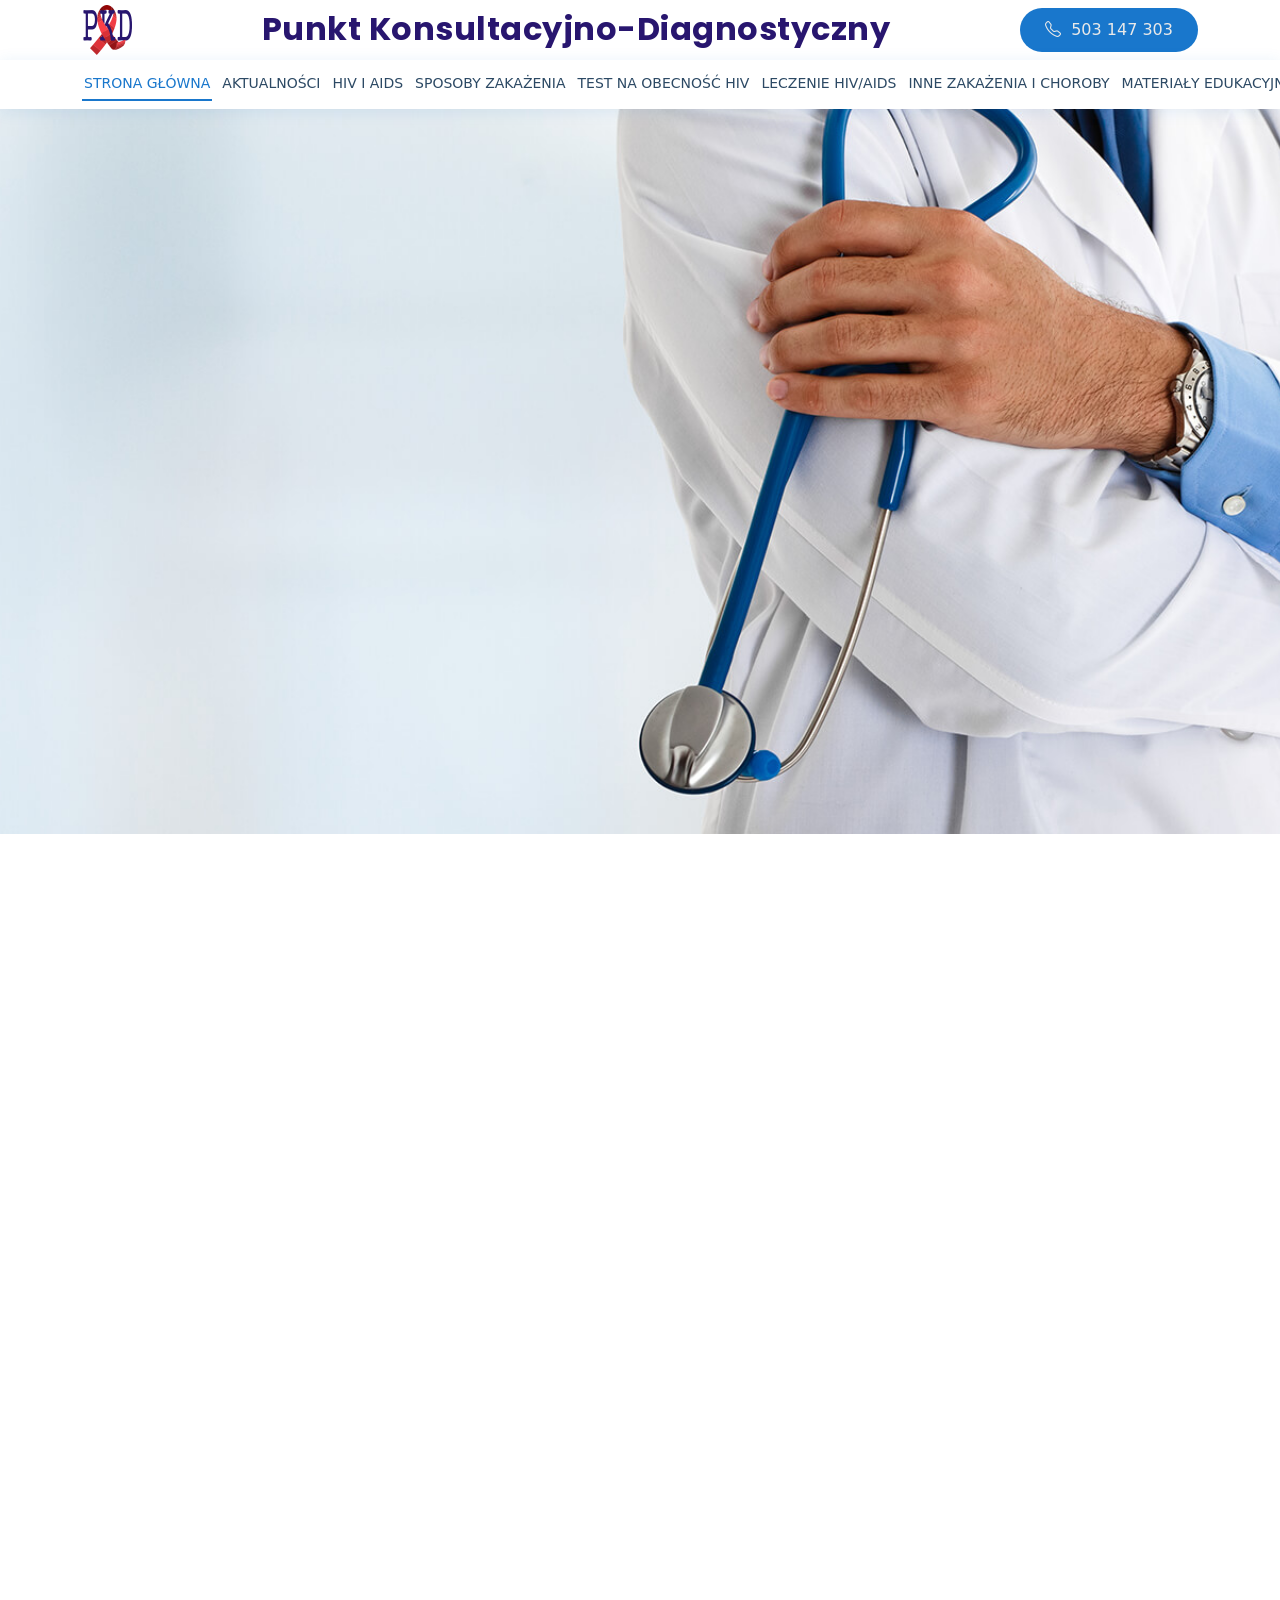
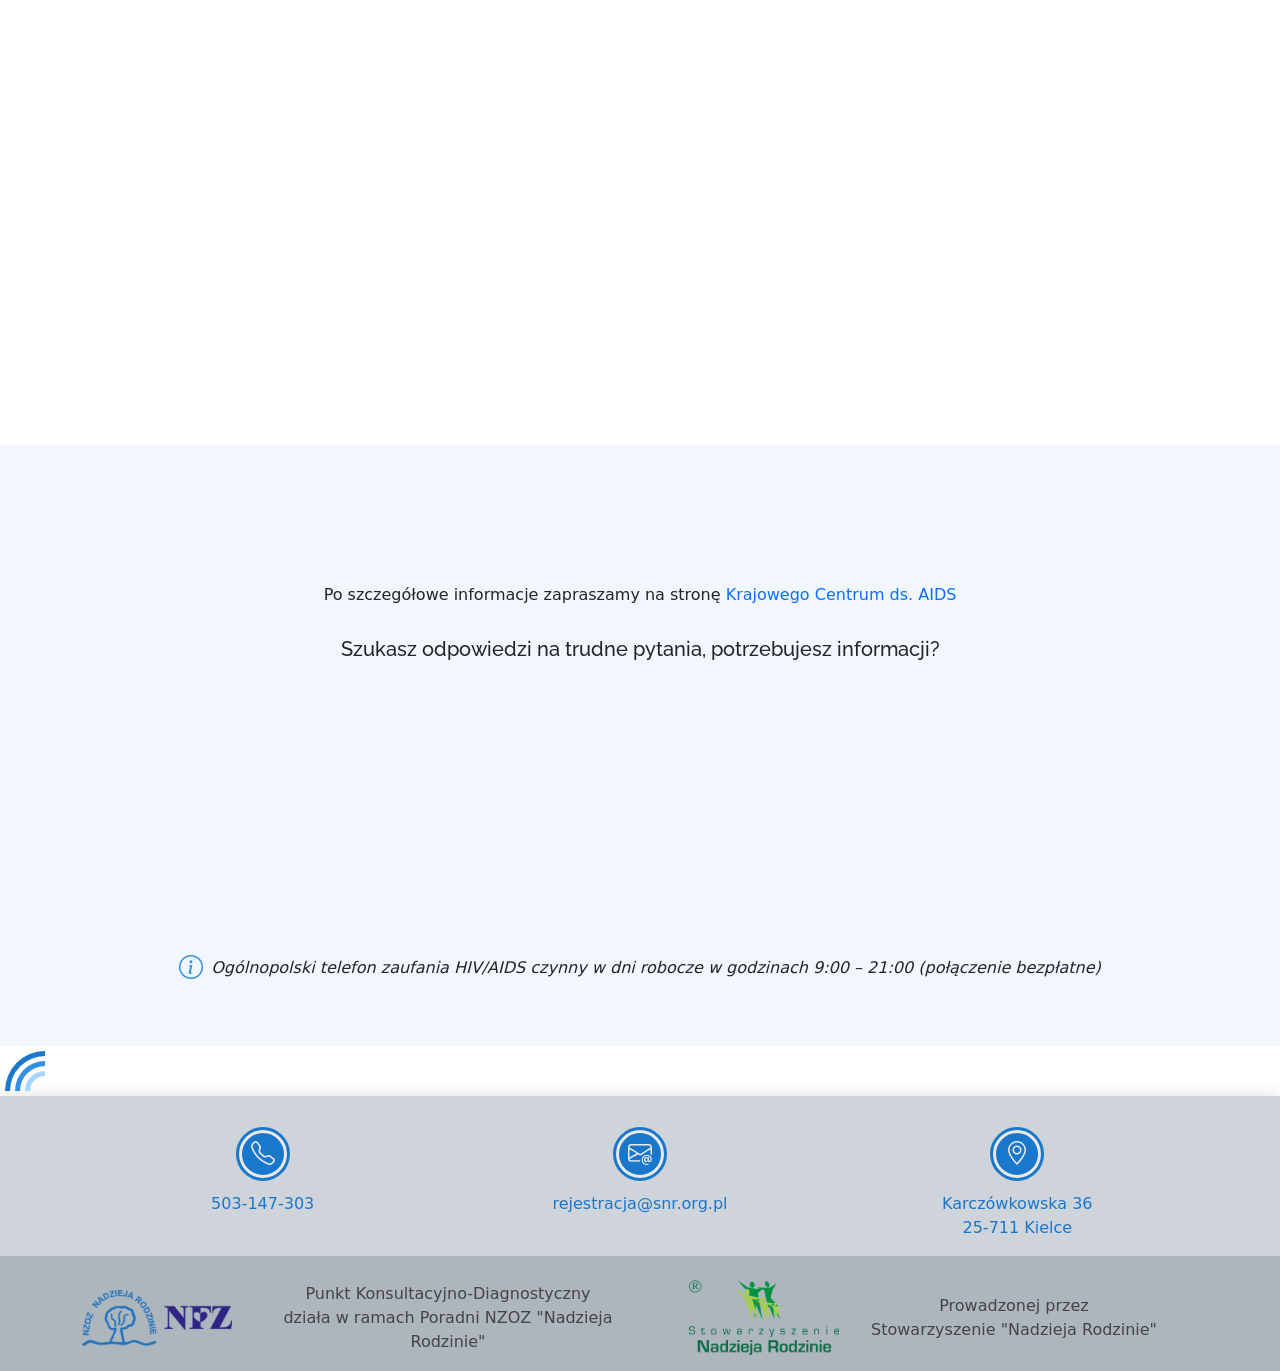
==== commit 3a52ff96: "Merge branch 'master' of https://github.com/Denis-Hish/pkd" ====
--- a/index.html
+++ b/index.html
@@ -308,6 +308,17 @@
       </div>
    </section>
 
+   <!-- PRELOADER -->
+   <!-- <div id="preloader">Preloader</div> -->
+   <div class="preloader-pkd">
+      <!-- <label class="loading-title">Loading...</label> -->
+      <span class="loading-circle sp1">
+         <span class="loading-circle sp2">
+            <span class="loading-circle sp3"></span>
+         </span>
+      </span>
+   </div>
+
    <!-- FOOTER -->
    <footer>
       <div class="top-footer">
--- a/css/style.css
+++ b/css/style.css
@@ -62,41 +62,6 @@
   content: "" !important;
 }
 
-/*--------------------------------------------------------------
-# Preloader
---------------------------------------------------------------*/
-#preloader {
-  position: fixed;
-  top: 0;
-  left: 0;
-  right: 0;
-  bottom: 0;
-  z-index: 9999;
-  overflow: hidden;
-  background: #fff;
-}
-
-#preloader:before {
-  content: "";
-  position: fixed;
-  top: calc(50% - 30px);
-  left: calc(50% - 30px);
-  border: 6px solid var(--color-blue-1);
-  border-top-color: #d1e6f9;
-  border-radius: 50%;
-  width: 60px;
-  height: 60px;
-  animation: animate-preloader 1s linear infinite;
-}
-
-@keyframes animate-preloader {
-  0% {
-    transform: rotate(0deg);
-  }
-  100% {
-    transform: rotate(360deg);
-  }
-}
 /*--------------------------------------------------------------
 # Button more
 --------------------------------------------------------------*/
@@ -1905,9 +1870,6 @@
   .brochure-question .tabs-block .card {
     padding: 1rem;
   }
-  .brochure-question .tabs-block .card .nav-link i {
-    margin-right: 0 !important;
-  }
   .brochure-question .tabs-block .card .nav-link p {
     display: none;
   }
@@ -2810,4 +2772,90 @@
 }
 .notfoundpage h4 {
   font-size: 2rem;
-}/*# sourceMappingURL=style.css.map */+}
+
+<<<<<<< HEAD
+/* -- PRELOADER -- *//*# sourceMappingURL=style.css.map */
+=======
+/*--------------------------------------------------------------
+# Preloader
+--------------------------------------------------------------*/
+.preloader-pkd {
+  width: 100%;
+  height: 100%;
+  background-color: var(--color-background);
+  position: fixed;
+  top: 0;
+  z-index: 999;
+  display: flex;
+  align-items: center;
+  justify-content: center;
+  transition: all 0.3s ease-in-out;
+}
+.preloader-pkd .loading-title {
+  display: block;
+  text-align: center;
+  font-size: 20;
+  font-family: "Inter", sans-serif;
+  font-weight: bold;
+  padding-bottom: 15px;
+  color: #888;
+}
+.preloader-pkd .loading-circle {
+  display: block;
+  border-left: 5px solid;
+  border-top-left-radius: 100%;
+  border-top: 5px solid;
+  margin: 5px;
+  animation-name: Loader_611;
+  animation-duration: 1500ms;
+  animation-timing-function: linear;
+  animation-delay: 0s;
+  animation-iteration-count: infinite;
+  animation-direction: normal;
+  animation-fill-mode: forwards;
+}
+.preloader-pkd .sp1 {
+  border-left-color: #1977cc;
+  border-top-color: #1977cc;
+  width: 40px;
+  height: 40px;
+}
+.preloader-pkd .sp2 {
+  border-left-color: #3291e6;
+  border-top-color: #3291e6;
+  width: 30px;
+  height: 30px;
+}
+.preloader-pkd .sp3 {
+  width: 20px;
+  height: 20px;
+  border-left-color: #a6d5ff;
+  border-top-color: #a6d5ff;
+}
+.preloader-pkd.hidden {
+  opacity: 0;
+}
+@keyframes Loader_611 {
+  0% {
+    transform: rotate(0deg);
+    transform-origin: right bottom;
+  }
+  25% {
+    transform: rotate(90deg);
+    transform-origin: right bottom;
+  }
+  50% {
+    transform: rotate(180deg);
+    transform-origin: right bottom;
+  }
+  75% {
+    transform: rotate(270deg);
+    transform-origin: right bottom;
+  }
+  100% {
+    transform: rotate(360deg);
+    transform-origin: right bottom;
+  }
+}/*# sourceMappingURL=style.css.map */
+>>>>>>> 3f39b3af41d5e7c22f157211ac9a11f1389ccbc1
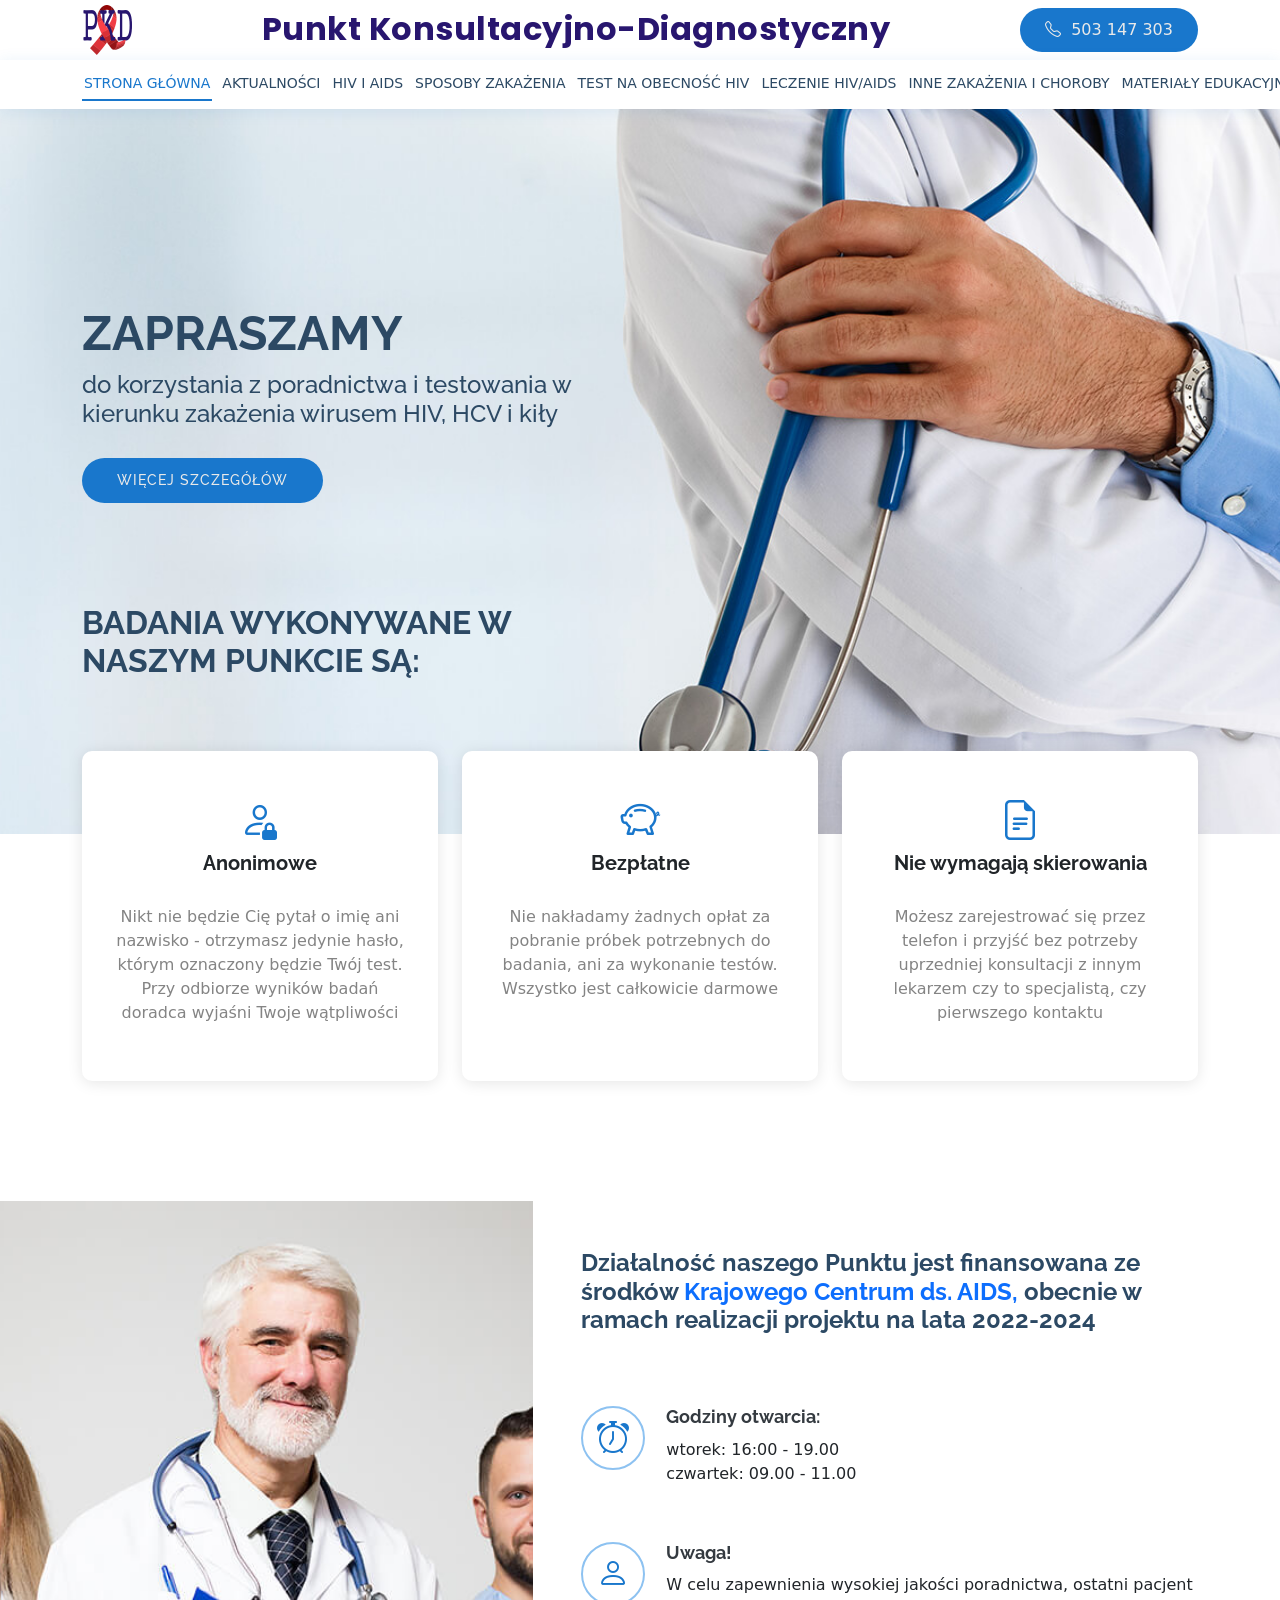
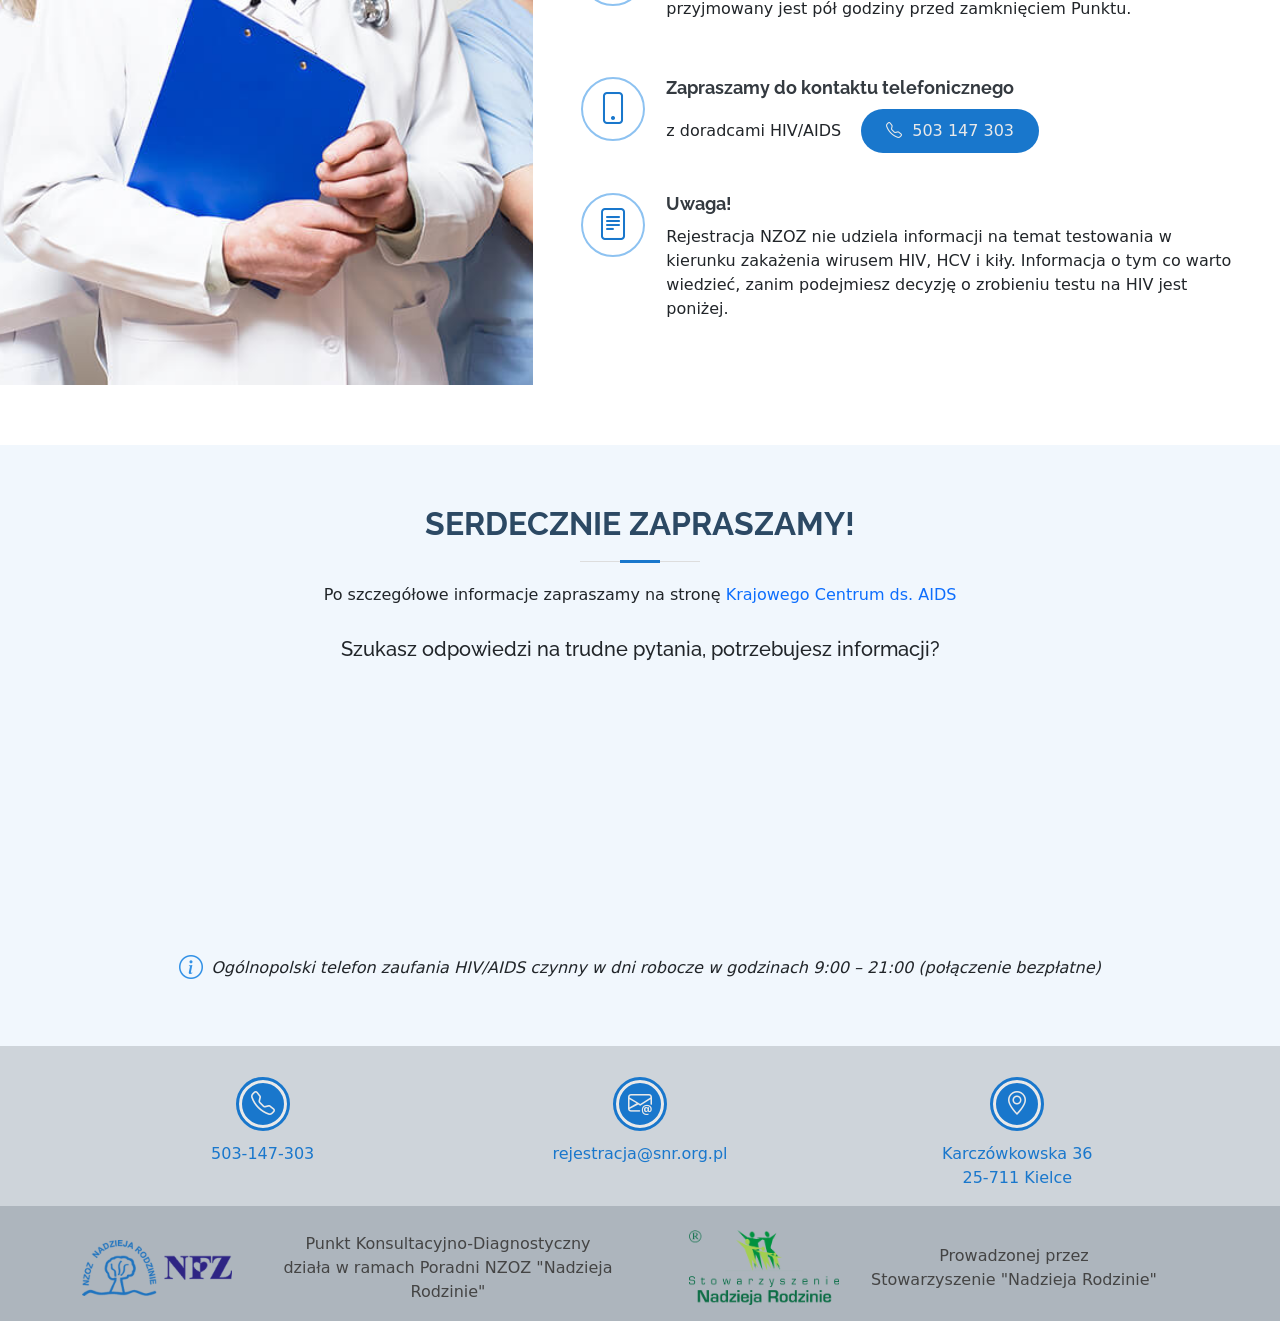
==== commit 44c62eac: "Delete preloader" ====
--- a/index.html
+++ b/index.html
@@ -308,17 +308,6 @@
       </div>
    </section>
 
-   <!-- PRELOADER -->
-   <!-- <div id="preloader">Preloader</div> -->
-   <div class="preloader-pkd">
-      <!-- <label class="loading-title">Loading...</label> -->
-      <span class="loading-circle sp1">
-         <span class="loading-circle sp2">
-            <span class="loading-circle sp3"></span>
-         </span>
-      </span>
-   </div>
-
    <!-- FOOTER -->
    <footer>
       <div class="top-footer">
--- a/css/style.css
+++ b/css/style.css
@@ -2772,90 +2772,4 @@
 }
 .notfoundpage h4 {
   font-size: 2rem;
-}
-
-<<<<<<< HEAD
-/* -- PRELOADER -- *//*# sourceMappingURL=style.css.map */
-=======
-/*--------------------------------------------------------------
-# Preloader
---------------------------------------------------------------*/
-.preloader-pkd {
-  width: 100%;
-  height: 100%;
-  background-color: var(--color-background);
-  position: fixed;
-  top: 0;
-  z-index: 999;
-  display: flex;
-  align-items: center;
-  justify-content: center;
-  transition: all 0.3s ease-in-out;
-}
-.preloader-pkd .loading-title {
-  display: block;
-  text-align: center;
-  font-size: 20;
-  font-family: "Inter", sans-serif;
-  font-weight: bold;
-  padding-bottom: 15px;
-  color: #888;
-}
-.preloader-pkd .loading-circle {
-  display: block;
-  border-left: 5px solid;
-  border-top-left-radius: 100%;
-  border-top: 5px solid;
-  margin: 5px;
-  animation-name: Loader_611;
-  animation-duration: 1500ms;
-  animation-timing-function: linear;
-  animation-delay: 0s;
-  animation-iteration-count: infinite;
-  animation-direction: normal;
-  animation-fill-mode: forwards;
-}
-.preloader-pkd .sp1 {
-  border-left-color: #1977cc;
-  border-top-color: #1977cc;
-  width: 40px;
-  height: 40px;
-}
-.preloader-pkd .sp2 {
-  border-left-color: #3291e6;
-  border-top-color: #3291e6;
-  width: 30px;
-  height: 30px;
-}
-.preloader-pkd .sp3 {
-  width: 20px;
-  height: 20px;
-  border-left-color: #a6d5ff;
-  border-top-color: #a6d5ff;
-}
-.preloader-pkd.hidden {
-  opacity: 0;
-}
-@keyframes Loader_611 {
-  0% {
-    transform: rotate(0deg);
-    transform-origin: right bottom;
-  }
-  25% {
-    transform: rotate(90deg);
-    transform-origin: right bottom;
-  }
-  50% {
-    transform: rotate(180deg);
-    transform-origin: right bottom;
-  }
-  75% {
-    transform: rotate(270deg);
-    transform-origin: right bottom;
-  }
-  100% {
-    transform: rotate(360deg);
-    transform-origin: right bottom;
-  }
-}/*# sourceMappingURL=style.css.map */
->>>>>>> 3f39b3af41d5e7c22f157211ac9a11f1389ccbc1
+}/*# sourceMappingURL=style.css.map */
